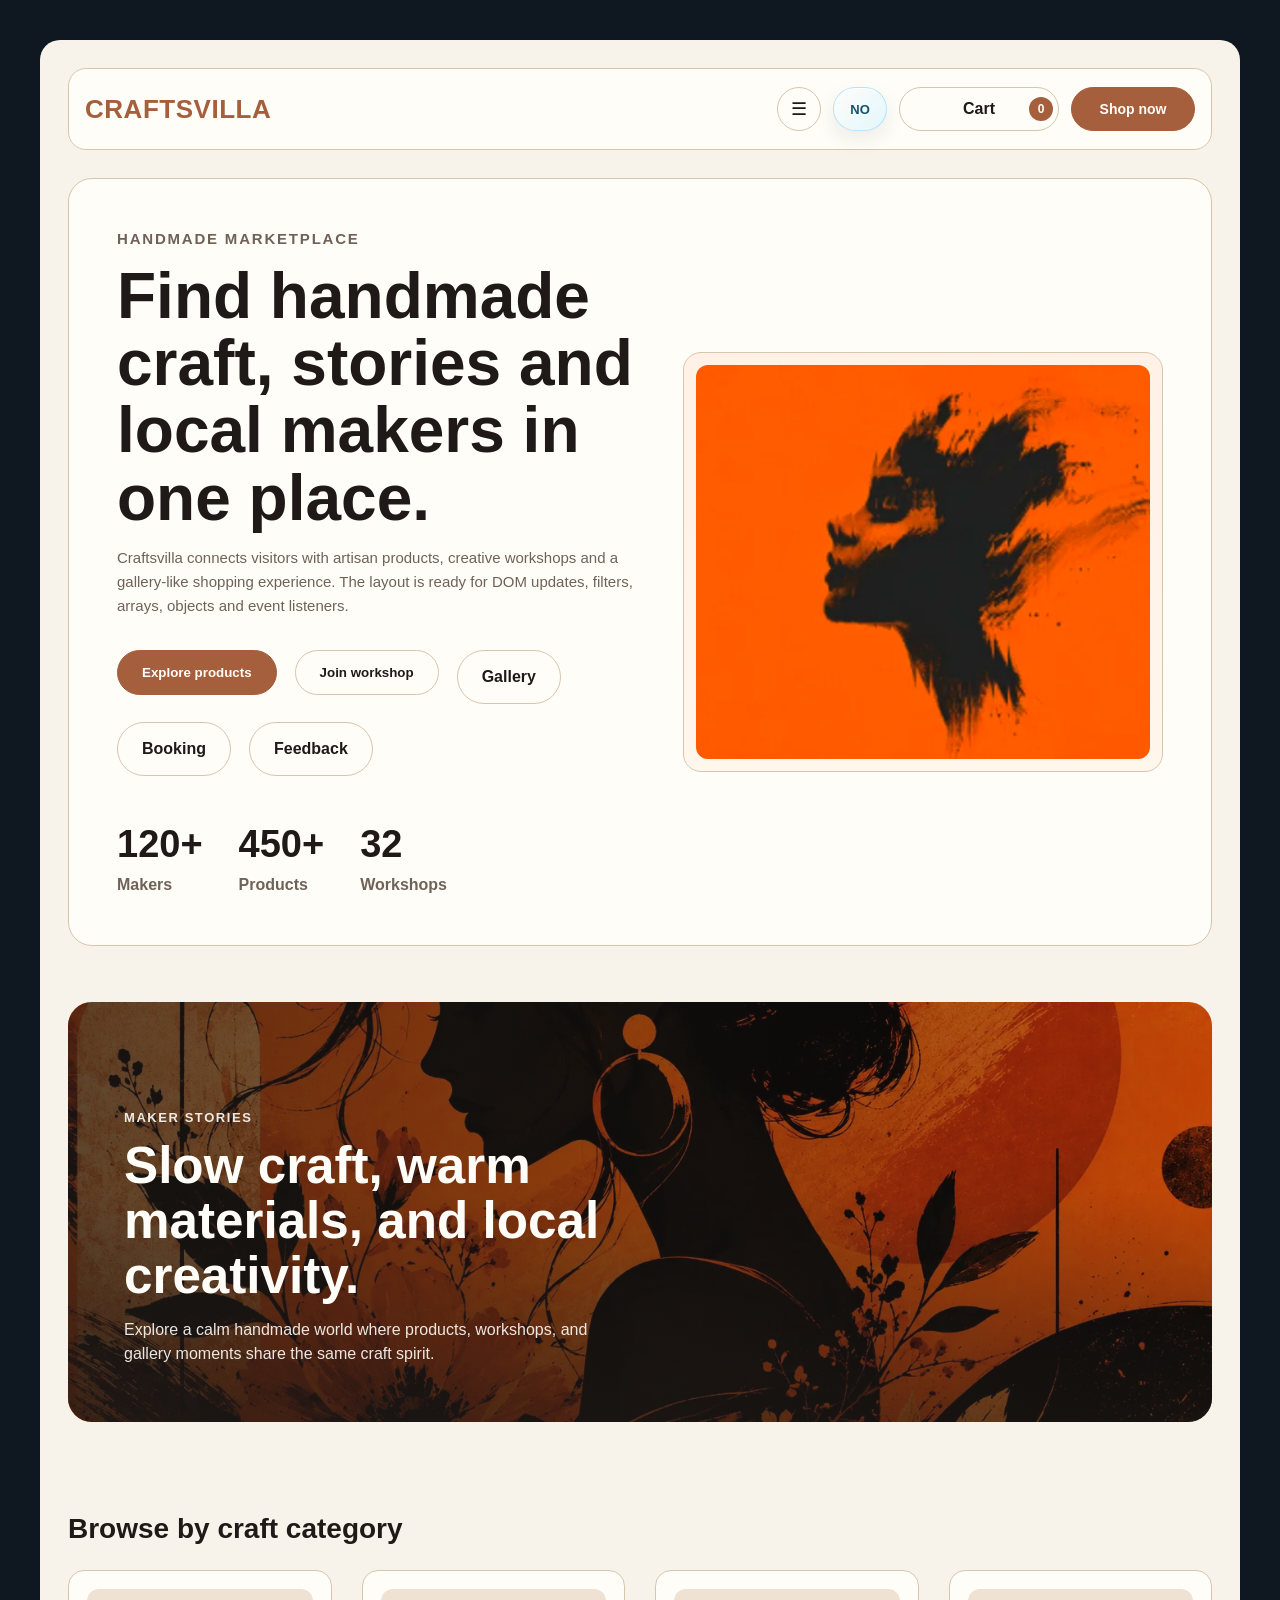
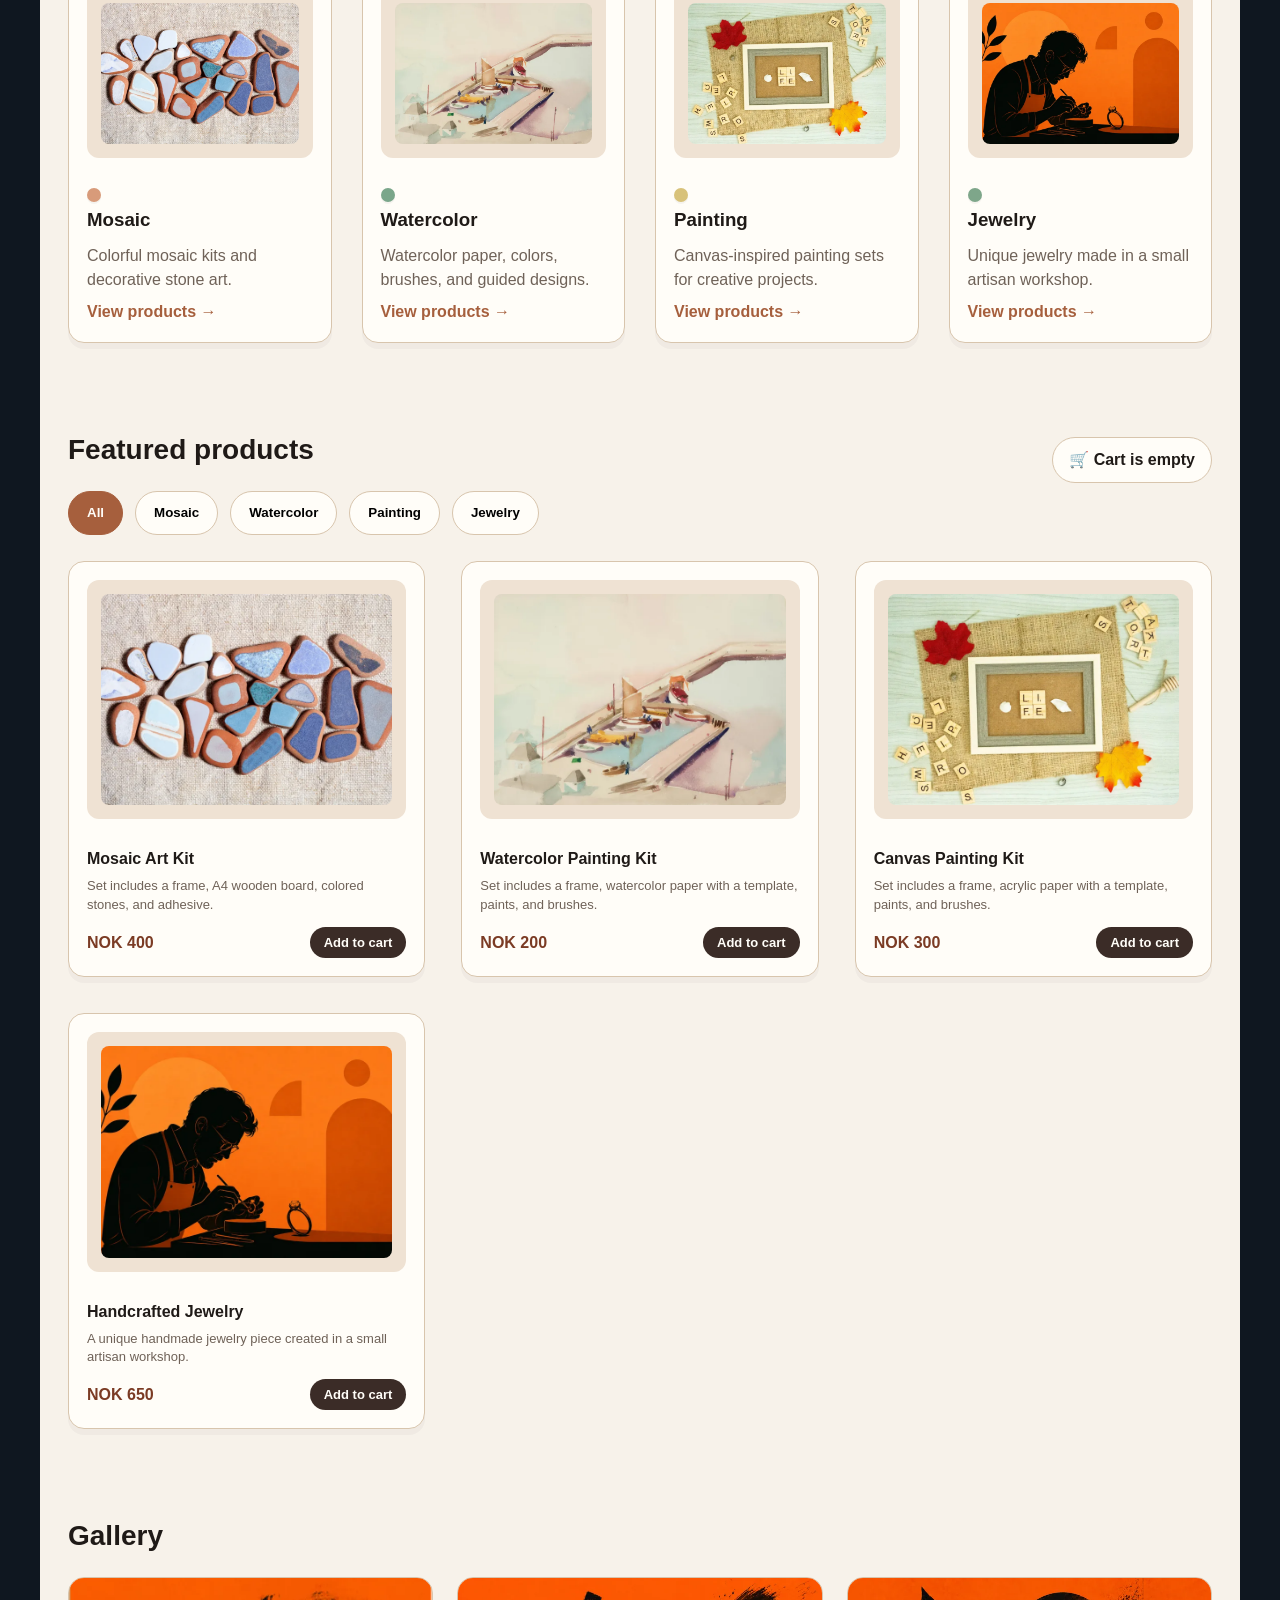
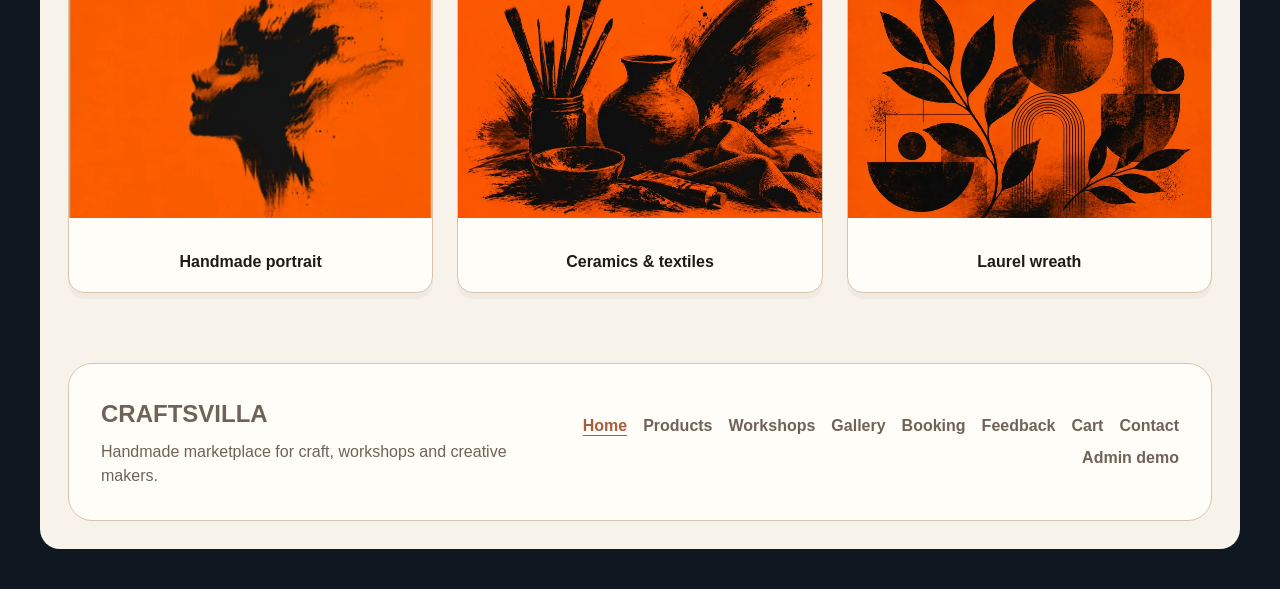
==== index.html @ 2100a55f "Update hero" ====
<!doctype html>
<html lang="en">
  <head>
    <meta charset="UTF-8" />
    <meta name="viewport" content="width=device-width, initial-scale=1.0" />
    <meta
      name="description"
      content="Craftsvilla is a handmade craft marketplace for local makers, workshops, gallery inspiration, and creative products."
    />
    <title data-i18n-title="pageTitleHome">CRAFTSVILLA</title>
    <link rel="stylesheet" href="style.css" />
    <script src="product-data.js" defer></script>
    <script src="nav.js" defer></script>
    <script src="script.js" defer></script>
    <script src="lightbox.js" defer></script>
  </head>
  <body>
    <div class="site">
      <!-- Shared header with navigation and language switcher. -->
      <header class="navbar">
        <a class="logo" href="#home" aria-label="Craftsvilla home"
          >CRAFTSVILLA</a
        >
        <nav id="primaryNav" aria-label="Primary navigation">
          <a href="#home" data-i18n="navHome" aria-current="page">Home</a>
          <a href="#products" data-i18n="navProducts">Products</a>
          <a href="#workshops" data-i18n="navWorkshops">Workshops</a>
          <a href="gallery.html" data-i18n="navGallery">Gallery</a>
          <a href="booking.html" data-i18n="navBooking">Booking</a>
          <a href="feedback.html" data-i18n="navFeedback">Feedback</a>
          <a href="#contact" data-i18n="navContact">Contact</a>
        </nav>
        <button
          class="nav-toggle"
          type="button"
          aria-label="Toggle navigation"
          aria-controls="primaryNav"
          aria-expanded="false"
        >
          ☰
        </button>
        <button
          class="lang-toggle"
          id="langToggle"
          type="button"
          aria-label="Toggle language"
        >
          NO
        </button>
        <a
          class="cart-link"
          href="cart.html"
          data-i18n-aria-label="cartLinkLabel"
        >
          <span data-i18n="navCart">Cart</span>
          <span class="cart-badge" data-cart-count>0</span>
        </a>
        <a class="btn primary header-cta" href="#products" data-i18n="shopNow">
          Shop now
        </a>
      </header>

      <main>
        <!-- Main landing section with call-to-action buttons. -->
        <section id="home" class="hero">
          <div class="hero-text">
            <p class="eyebrow" data-i18n="heroEyebrow">HANDMADE MARKETPLACE</p>
            <h1 data-i18n="heroHeading">
              Find handmade craft, stories and local makers in one place.
            </h1>
            <p data-i18n="heroText">
              Craftsvilla connects visitors with artisan products, creative
              workshops and a gallery like shopping experience.
            </p>
            <div class="hero-buttons">
              <button
                class="btn primary"
                id="exploreBtn"
                type="button"
                data-i18n="exploreProducts"
              >
                Explore products
              </button>
              <button
                class="btn secondary"
                id="workshopBtn"
                type="button"
                data-i18n="joinWorkshop"
              >
                Join workshop
              </button>
              <a
                href="gallery.html"
                class="btn secondary"
                data-i18n="heroGallery"
                >Gallery</a
              >
              <a
                href="booking.html"
                class="btn secondary"
                data-i18n="heroBooking"
                >Booking</a
              >
              <a
                href="feedback.html"
                class="btn secondary"
                data-i18n="heroFeedback"
                >Feedback</a
              >
            </div>

            <div class="stats">
              <div>
                <strong>120+</strong><span data-i18n="statsMakers">Makers</span>
              </div>
              <div>
                <strong>450+</strong
                ><span data-i18n="statsProducts">Products</span>
              </div>
              <div>
                <strong>32</strong
                ><span data-i18n="statsWorkshops">Workshops</span>
              </div>
            </div>
          </div>

          <div class="hero-visual">
            <picture>
              <source
                type="image/webp"
                srcset="
                  images/optimized/nefertiti-640.webp   640w,
                  images/optimized/nefertiti-1200.webp 1200w
                "
                sizes="(max-width: 980px) calc(100vw - 100px), 480px"
              />
              <img
                src="images/Nefertiti 1m.png"
                alt="Abstract handmade craft portrait"
                width="1212"
                height="808"
                decoding="async"
                fetchpriority="high"
              />
            </picture>
          </div>
        </section>

        <section
          id="workshops"
          class="parallax-section reveal"
          data-parallax-range="230"
        >
          <picture class="parallax-picture">
            <source
              type="image/webp"
              srcset="
                images/optimized/margarita-evening-768.webp   768w,
                images/optimized/margarita-evening-1536.webp 1536w
              "
              sizes="(max-width: 768px) 100vw, 1280px"
            />
            <img
              class="parallax-image"
              src="images/Margarita evening.png"
              alt="Maker working in a warm craft studio"
              width="1536"
              height="1024"
              loading="lazy"
              decoding="async"
            />
          </picture>
          <div class="parallax-content">
            <p class="eyebrow" data-i18n="parallaxEyebrow">MAKER STORIES</p>
            <h2 data-i18n="parallaxHeading">
              Slow craft, warm materials, and local creativity.
            </h2>
            <p data-i18n="parallaxText">
              Explore a calm handmade world where products, workshops, and
              gallery moments share the same craft spirit.
            </p>
          </div>
        </section>

        <!-- Category cards are generated from script.js. -->
        <section id="categories" class="section">
          <h2 data-i18n="categoryHeading">Browse by craft category</h2>
          <div class="category-grid" id="categoryGrid"></div>
        </section>

        <!-- Product cards and filter buttons are controlled by script.js. -->
        <section id="products" class="section">
          <div class="section-heading">
            <h2 data-i18n="featuredProducts">Featured products</h2>
            <p id="cartStatus" class="cart-status" aria-live="polite">
              <span aria-hidden="true">🛒</span>
              <span data-i18n="cartEmpty">Cart is empty</span>
            </p>
          </div>
          <div
            class="controls"
            aria-label="Product filters"
            data-i18n-aria-label="filterGroupLabel"
          >
            <button
              class="filter-btn active"
              type="button"
              data-filter="all"
              data-i18n="filterAll"
            >
              All
            </button>
            <button
              class="filter-btn"
              type="button"
              data-filter="mosaic"
              data-i18n="filterMosaic"
            >
              Mosaic
            </button>
            <button
              class="filter-btn"
              type="button"
              data-filter="watercolor"
              data-i18n="filterWatercolor"
            >
              Watercolor
            </button>
            <button
              class="filter-btn"
              type="button"
              data-filter="painting"
              data-i18n="filterPainting"
            >
              Painting
            </button>
            <button
              class="filter-btn"
              type="button"
              data-filter="jewelry"
              data-i18n="filterJewelry"
            >
              Jewelry
            </button>
          </div>
          <div class="product-grid" id="productGrid"></div>
        </section>

        <!-- Small homepage gallery preview. -->
        <section id="gallery" class="section">
          <h2 data-i18n="homeGalleryHeading">Gallery</h2>
          <div class="gallery-grid">
            <div class="gallery-card reveal">
              <picture>
                <source
                  type="image/webp"
                  srcset="images/optimized/nefertiti-640.webp"
                />
                <img
                  src="images/Nefertiti 1m.png"
                  data-full-image="images/optimized/nefertiti-1200.webp"
                  alt="Handmade craft portrait"
                  width="1212"
                  height="808"
                  loading="lazy"
                  decoding="async"
                />
              </picture>
              <p data-i18n="homeGalleryPortrait">Handmade portrait</p>
            </div>
            <div class="gallery-card reveal">
              <picture>
                <source
                  type="image/webp"
                  srcset="images/optimized/ceramics-textiles-720.webp"
                />
                <img
                  src="images/Ceramicks &amp; textiles.png"
                  data-full-image="images/optimized/ceramics-textiles-1400.webp"
                  alt="Ceramics and textiles"
                  width="1536"
                  height="1024"
                  loading="lazy"
                  decoding="async"
                />
              </picture>
              <p data-i18n="homeGalleryCeramics">Ceramics & textiles</p>
            </div>
            <div class="gallery-card reveal">
              <picture>
                <source
                  type="image/webp"
                  srcset="images/optimized/laurel-wreath-720.webp"
                />
                <img
                  src="images/Laurel wreth.png"
                  data-full-image="images/optimized/laurel-wreath-1400.webp"
                  alt="Laurel wreath craft"
                  width="1536"
                  height="1024"
                  loading="lazy"
                  decoding="async"
                />
              </picture>
              <p data-i18n="homeGalleryWreath">Laurel wreath</p>
            </div>
          </div>
        </section>

        <!-- Shared footer/contact area. -->
        <footer id="contact" class="footer">
          <div>
            <p class="footer-logo">CRAFTSVILLA</p>
            <p data-i18n="footerText">
              Handmade marketplace for craft, workshops and creative makers.
            </p>
          </div>
          <nav class="footer-nav" aria-label="Footer navigation">
            <a href="#home" data-i18n="navHome" aria-current="page">Home</a>
            <a href="#products" data-i18n="navProducts">Products</a>
            <a href="#workshops" data-i18n="navWorkshops">Workshops</a>
            <a href="gallery.html" data-i18n="navGallery">Gallery</a>
            <a href="booking.html" data-i18n="navBooking">Booking</a>
            <a href="feedback.html" data-i18n="navFeedback">Feedback</a>
            <a href="cart.html" data-i18n="navCart">Cart</a>
            <a href="#contact" data-i18n="navContact">Contact</a>
            <a
              class="admin-demo-link"
              href="admin-orders.html"
              data-i18n="adminDemo"
              >Admin demo</a
            >
          </nav>
        </footer>
      </main>
    </div>
  </body>
</html>
---- style.css ----
/* Base reset and shared theme colors. */
* {
  /* Removes the browser's default spacing from all elements. */
  margin: 0;
  padding: 0;
}

:root {
  /* CSS variables make it easy to reuse the same colors everywhere. */
  --ink: #1f1a17;
  --clay: #a65f3d;
  --sage: #6e7f62;
  --sand: #d6a85b;
  --paper: #fffdf8;
  --cream: #f7f2ea;
  --soft: #faf4ea;
  --line: #d8c5ad;
  --muted: #6f6258;
  --sky: #5ed8ff;
  --radius-sm: 12px;
  --radius-md: 16px;
  --radius-lg: 24px;
  --shadow-soft: 0 10px 30px rgba(31, 26, 23, 0.08);
  --transition-fast: 0.2s ease;
  --transition-slow: 0.45s ease;
  --container-width: 1280px;
  --section-space: clamp(3.75rem, 7vw, 5.375rem);
  --focus: #16739a;
  --error: #9d2f2f;
  --success: #4f6846;
  --layer-menu: 10;
}

* {
  /* Includes padding and border inside the element's total width/height. */
  box-sizing: border-box;
}

html {
  /* Makes anchor links like #contact scroll smoothly instead of jumping. */
  scroll-behavior: smooth;
}

body {
  margin: 0;
  font-family: Arial, sans-serif;
  background: #0f1720; /* dark page background to match prototype frame */
  color: var(--ink);
  line-height: 1.5;
  -webkit-font-smoothing: antialiased;
  overflow-wrap: break-word;
}

img {
  max-width: 100%;
}

button,
a,
input,
textarea,
select {
  -webkit-tap-highlight-color: transparent;
}

:focus-visible {
  outline: 3px solid var(--focus);
  outline-offset: 4px;
}

/* Main page shell. */
.site {
  /* Keeps the layout centered and prevents it from touching screen edges. */
  width: min(var(--container-width), calc(100% - 80px));
  margin: 40px auto;
  padding: 28px;
  background: var(--cream);
  border-radius: 20px;
}

/* Header navigation and mobile menu. */
.navbar {
  /* Flexbox places the logo, links, language button, and CTA in one row. */
  width: 100%;
  height: 72px;
  padding: 0 20px;
  background: var(--paper);
  border: 1px solid var(--line);
  border-radius: 18px;
  display: grid;
  grid-template-columns: auto minmax(0, 1fr) 54px 160px 124px;
  column-gap: 14px;
  align-items: center;
  justify-content: space-between;
  position: relative;
  z-index: var(--layer-menu);
}

.logo {
  display: inline-flex;
  align-items: center;
  color: var(--clay);
  font-size: 26px;
  font-weight: 900;
  letter-spacing: 0.02em;
  margin: 0;
  text-decoration: none;
}

.navbar nav {
  /* Creates horizontal spacing between navigation links. */
  display: flex;
  justify-self: center;
  gap: 10px;
}

.navbar nav a {
  /* Removes the default underline and makes links look like navigation items. */
  color: var(--ink);
  text-decoration: none;
  font-weight: 600;
  white-space: nowrap;
  transition:
    color var(--transition-fast),
    text-shadow var(--transition-fast),
    transform var(--transition-fast);
}

.navbar nav a:hover,
.navbar nav a:focus-visible,
.navbar nav a[aria-current="page"] {
  color: #d97b3c;
  text-shadow:
    0 0 18px rgba(217, 123, 60, 0.65),
    0 0 32px rgba(255, 165, 50, 0.35);
  transform: translateY(-1px);
}

.nav-toggle {
  /* Hidden on desktop; shown in the mobile media query below. */
  display: none;
  background: transparent;
  border: 1px solid var(--line);
  border-radius: 999px;
  align-items: center;
  justify-content: center;
  width: 44px;
  height: 44px;
  padding: 0;
  box-sizing: border-box;
  cursor: pointer;
  color: var(--ink);
  font-size: 18px;
  line-height: 1;
  text-align: center;
  transition:
    background var(--transition-fast),
    color var(--transition-fast),
    transform var(--transition-fast),
    box-shadow var(--transition-fast);
}

.nav-toggle:hover,
.nav-toggle:focus-visible {
  background: rgba(217, 123, 60, 0.12);
  color: #d97b3c;
  transform: translateY(-1px);
  box-shadow: 0 0 18px rgba(217, 123, 60, 0.45);
}

.lang-toggle {
  /* Compact language switcher with a modern glass-like surface. */
  display: inline-flex;
  align-items: center;
  justify-content: center;
  width: 54px;
  height: 44px;
  padding: 0;
  box-sizing: border-box;
  white-space: nowrap;
  border: 1px solid rgba(80, 190, 255, 0.35);
  border-radius: 999px;
  background:
    linear-gradient(135deg, rgba(255, 253, 248, 0.96), rgba(219, 245, 255, 0.8)),
    var(--paper);
  color: #15526f;
  cursor: pointer;
  font: inherit;
  font-size: 13px;
  font-weight: 900;
  line-height: 1;
  letter-spacing: 0;
  text-align: center;
  box-shadow:
    inset 0 1px 0 rgba(255, 255, 255, 0.9),
    0 8px 20px rgba(31, 26, 23, 0.08);
  transition:
    background 0.2s ease,
    border-color 0.2s ease,
    color 0.2s ease,
    transform 0.2s ease,
    box-shadow 0.2s ease;
}

.lang-toggle:hover,
.lang-toggle:focus-visible {
  /* Blue neon glow appears when the user hovers or tabs to the button. */
  background:
    linear-gradient(135deg, rgba(238, 252, 255, 1), rgba(141, 225, 255, 0.92)),
    var(--paper);
  border-color: #5ed8ff;
  color: #07384f;
  transform: translateY(-2px);
  box-shadow:
    0 0 0 3px rgba(94, 216, 255, 0.2),
    0 0 18px rgba(77, 205, 255, 0.72),
    0 0 36px rgba(37, 172, 255, 0.45),
    0 12px 26px rgba(31, 26, 23, 0.12);
  outline: none;
}

.lang-toggle:active {
  transform: translateY(0);
}

.cart-link {
  display: inline-grid;
  grid-template-columns: 24px minmax(0, 1fr) 24px;
  align-items: center;
  justify-content: center;
  column-gap: 0;
  width: 160px;
  height: 44px;
  padding: 0 5px;
  box-sizing: border-box;
  white-space: nowrap;
  border: 1px solid var(--line);
  border-radius: 999px;
  background: var(--paper);
  color: var(--ink);
  font-weight: 800;
  line-height: 1;
  text-align: center;
  text-decoration: none;
}

.cart-link > span:first-child {
  grid-column: 1 / -1;
  grid-row: 1;
  text-align: center;
}

.cart-link:hover,
.cart-link:focus-visible,
.cart-link[aria-current="page"] {
  border-color: var(--clay);
  color: var(--clay);
}

.cart-badge {
  grid-column: 3;
  grid-row: 1;
  display: grid;
  place-items: center;
  min-width: 24px;
  height: 24px;
  padding: 0 5px;
  border-radius: 999px;
  background: var(--clay);
  color: var(--paper);
  font-size: 0.75rem;
}

.navbar .header-cta {
  width: 124px;
  height: 44px;
  padding: 0 20px;
  box-sizing: border-box;
  white-space: nowrap;
  margin: 0;
  font-size: 14px;
  line-height: 1;
  letter-spacing: 0;
  text-align: center;
}

@media (max-width: 1280px) {
  /* Rules inside this block apply on tablets and smaller screens. */
  .navbar {
    display: grid;
    grid-template-columns: minmax(0, 1fr) 44px 54px 160px 124px;
    align-items: center;
    height: auto;
    padding: 18px 16px;
    gap: 12px;
  }

  .nav-toggle {
    display: inline-flex;
  }

  .navbar nav {
    /* The menu is hidden until nav.js adds the .open class. */
    display: none;
    flex-direction: column;
    width: 100%;
    gap: 14px;
    margin-top: 10px;
    position: absolute;
    top: 100%;
    left: 0;
    right: 0;
    background: var(--paper);
    padding: 18px 16px 24px;
    border: 1px solid var(--line);
    border-radius: 0 0 18px 18px;
    box-shadow: var(--shadow-soft);
  }

  .navbar .logo { grid-column: 1; }
  .navbar .nav-toggle { grid-column: 2; }
  .navbar .lang-toggle { grid-column: 3; }
  .navbar .cart-link { grid-column: 4; }
  .navbar .header-cta {
    grid-column: 5;
    justify-content: center;
  }

  .navbar nav.open {
    /* This class is toggled when the hamburger button is clicked. */
    display: flex;
  }

  .navbar nav a {
    display: inline-flex;
    align-items: center;
    justify-content: flex-start;
    width: 100%;
    min-height: 44px;
    padding: 10px 14px;
    box-sizing: border-box;
    white-space: nowrap;
    line-height: 1.25;
    text-align: left;
    border-radius: 14px;
    background: var(--soft);
  }

}

/* Reusable button styles. */
.btn {
  /* Used by both button elements and link elements styled as buttons. */
  display: inline-flex;
  align-items: center;
  justify-content: center;
  border: 1px solid var(--line);
  border-radius: 999px;
  padding: 14px 24px;
  cursor: pointer;
  font-weight: 700;
  text-decoration: none;
  transition:
    background var(--transition-fast),
    border-color var(--transition-fast),
    color var(--transition-fast),
    transform var(--transition-fast),
    box-shadow var(--transition-fast);
}

.btn:hover,
.filter-btn:hover {
  /* Small lift effect when the user hovers over clickable controls. */
  transform: translateY(-2px);
}

.btn:active,
.filter-btn:active,
.product-action:active {
  transform: translateY(0);
}

.primary {
  background: var(--clay);
  color: var(--paper);
  border-color: var(--clay);
}

.secondary {
  background: var(--paper);
  color: var(--ink);
}

main {
  width: 100%;
  margin: 28px 0 0;
}

/* Home page hero section. */
.hero {
  /* Two-column grid: text on the left, image on the right. */
  min-height: 560px;
  padding: 48px;
  background: var(--paper);
  border: 1px solid var(--line);
  border-radius: 24px;
  display: grid;
  grid-template-columns: 1fr 480px;
  gap: 40px;
  align-items: center;
}

.hero-text {
  max-width: 600px;
}

.eyebrow {
  /* Small uppercase label above a main heading. */
  color: var(--clay);
  font-weight: 800;
  letter-spacing: 0.12em;
  font-size: 13px;
  text-transform: uppercase;
}

.hero h1 {
  font-size: clamp(2.2rem, 5vw, 4rem);
  line-height: 1.05;
  margin: 12px 0 14px;
  color: var(--ink);
}

.hero p {
  color: var(--muted);
  font-size: 15px;
  line-height: 1.6;
}

.hero-buttons {
  /* flex-wrap lets buttons move to a new line when there is not enough space. */
  display: flex;
  flex-wrap: wrap;
  align-items: flex-start;
  gap: 18px;
  margin: 32px 0 10px;
}

/* Shared page hero layout for gallery, booking, and feedback pages. */
.page-hero > div:first-child {
  min-width: 0;
}

.page-hero p {
  margin-bottom: 24px;
}

.page-hero .hero-buttons {
  display: flex;
  flex-wrap: wrap;
  gap: 18px;
  margin-top: 24px;
  position: relative;
  z-index: 1;
}

.page-hero .hero-buttons a {
  display: inline-flex;
}

.page-hero .hero-card {
  min-width: 0;
}

.hero-visual {
  /* Framed image area used on the homepage hero. */
  height: 420px;
  background: linear-gradient(180deg, #fff1e6 0%, #fff6ec 100%);
  border: 1px solid var(--line);
  border-radius: 18px;
  padding: 12px;
  display: flex;
  align-items: center;
  justify-content: center;
  overflow: hidden;
}

.hero-visual img {
  /* object-fit keeps the image filling the frame without stretching. */
  width: 100%;
  height: 100%;
  object-fit: cover;
  object-position: center;
  border-radius: 12px;
  display: block;
  filter: contrast(0.9) saturate(1.2);
  transition: transform var(--transition-slow);
}

.hero-visual picture {
  display: block;
  width: 100%;
  height: 100%;
}

.page-hero .hero-card picture {
  display: block;
  width: 100%;
  height: auto;
}

.hero-visual:hover img {
  transform: scale(1.03);
}

/* Home page statistics row. */
.stats {
  /* Displays the three homepage numbers in a row. */
  display: flex;
  gap: 36px;
  margin-top: 40px;
}

.stats div {
  display: flex;
  flex-direction: column;
}

.stats strong {
  font-size: 38px;
}

.stats span {
  color: var(--muted);
  font-weight: 600;
}

/* Shared content sections and card grids. */
.section {
  /* Adds vertical breathing room between major page sections. */
  margin-top: var(--section-space);
}

.section h2 {
  font-size: 28px;
  margin-bottom: 20px;
  font-weight: 800;
  color: var(--ink);
}

.category-grid {
  /* Four equal columns on desktop; changed in media queries for mobile. */
  display: grid;
  grid-template-columns: repeat(4, 1fr);
  gap: 30px;
}

/* Gallery cards. */
.gallery-grid {
  /* minmax(0, 1fr) helps columns shrink correctly without overflow. */
  display: grid;
  grid-template-columns: repeat(3, minmax(0, 1fr));
  gap: 24px;
}

.gallery-card {
  /* overflow hidden clips images to the rounded card corners. */
  background: var(--paper);
  border: 1px solid var(--line);
  border-radius: var(--radius-md);
  overflow: hidden;
  display: flex;
  flex-direction: column;
  gap: 14px;
  box-shadow: 0 6px 0 rgba(31, 26, 23, 0.03);
  transition:
    transform var(--transition-fast),
    box-shadow var(--transition-fast);
}

.gallery-card:hover,
.category-card:hover,
.product-card:hover,
.feedback-card:hover {
  transform: translateY(-4px);
  box-shadow: var(--shadow-soft);
}

.gallery-card picture {
  display: block;
  overflow: hidden;
}

.gallery-card img {
  /* Fixed image height keeps all gallery cards visually aligned. */
  width: 100%;
  height: 240px;
  object-fit: cover;
  display: block;
  transition: transform var(--transition-slow);
}

.gallery-card:hover img {
  transform: scale(1.04);
}

.gallery-card p {
  margin: 0;
  padding: 18px;
  color: var(--ink);
  font-weight: 700;
  text-align: center;
}

/* Secondary page hero image cards. */
.page-hero {
  /* Reused by gallery, booking, and feedback pages. */
  display: grid;
  grid-template-columns: 1fr 400px;
  gap: 40px;
  align-items: start;
  margin-top: 28px;
}

.page-hero h1 {
  font-size: clamp(2rem, 4vw, 3.4rem);
  line-height: 1.08;
  margin-bottom: 18px;
}

.page-hero p {
  margin-bottom: 26px;
}

.page-hero .hero-card {
  /* Creates the framed image card on secondary pages. */
  background: var(--paper);
  border: 1px solid var(--line);
  border-radius: var(--radius-lg);
  padding: 18px;
  display: flex;
  align-items: center;
  justify-content: center;
}

.page-hero .hero-card img {
  width: 100%;
  height: auto;
  aspect-ratio: 3 / 2;
  border-radius: 18px;
  object-fit: cover;
  transition: transform var(--transition-slow);
}

.page-hero .hero-card:hover img {
  transform: scale(1.03);
}

.feedback-hero-card img {
  object-position: center 42%;
}

/* Lightweight parallax story panel on the home page. */
.parallax-section {
  min-height: 420px;
  margin-top: 56px;
  border-radius: var(--radius-lg);
  overflow: hidden;
  position: relative;
  display: grid;
  align-items: end;
  isolation: isolate;
}

.parallax-section::before {
  content: "";
  position: absolute;
  inset: 0;
  z-index: 1;
  background:
    linear-gradient(90deg, rgba(31, 26, 23, 0.72), rgba(31, 26, 23, 0.25)),
    linear-gradient(0deg, rgba(31, 26, 23, 0.55), transparent 55%);
}

.parallax-image {
  position: static;
  width: 100%;
  height: 100%;
  object-fit: cover;
  transform: translate3d(0, var(--parallax-y, 0), 0);
}

.parallax-picture {
  position: absolute;
  inset: -50% 0;
  width: 100%;
  height: 200%;
}

.parallax-section.is-parallax-active .parallax-image {
  will-change: transform;
}

.parallax-content {
  position: relative;
  z-index: 2;
  max-width: 620px;
  padding: clamp(28px, 5vw, 56px);
  color: var(--paper);
}

.parallax-content h2 {
  font-size: clamp(1.8rem, 4vw, 3.2rem);
  line-height: 1.08;
  margin: 10px 0 14px;
}

.parallax-content p {
  color: rgba(255, 253, 248, 0.9);
}

/* Booking and feedback page layouts. */
.booking-grid,
.feedback-grid {
  /* Main content plus form/testimonial column layout. */
  display: grid;
  grid-template-columns: 1fr 420px;
  gap: 32px;
  align-items: start;
}

.booking-info ul {
  margin: 20px 0;
  padding-left: 20px;
  color: var(--muted);
}

.booking-info li {
  margin-bottom: 10px;
}

.booking-highlights,
.feedback-grid {
  /* Small repeated blocks inside booking/feedback sections. */
  display: grid;
  grid-template-columns: repeat(3, 1fr);
  gap: 16px;
}

.booking-highlights div,
.feedback-card {
  background: var(--paper);
  border: 1px solid var(--line);
  border-radius: var(--radius-md);
  padding: 22px;
}

.booking-highlights strong {
  display: block;
  font-size: 32px;
  margin-bottom: 8px;
}

/* Form controls and validation messages. */
.booking-form,
.feedback-form {
  /* Forms use CSS grid so every field stacks with the same gap. */
  background: var(--paper);
  border: 1px solid var(--line);
  border-radius: var(--radius-lg);
  padding: 28px;
  display: grid;
  gap: 18px;
}

.booking-form h3,
.feedback-form h2 {
  margin: 0;
  font-size: 24px;
}

label {
  /* Makes label text sit above its input. */
  display: grid;
  gap: 10px;
  color: var(--ink);
  font-weight: 600;
}

input,
textarea,
select {
  /* Inherit the page font so native form controls match the design. */
  width: 100%;
  padding: 14px 16px;
  border: 1px solid var(--line);
  border-radius: 14px;
  background: var(--soft);
  color: var(--ink);
  font: inherit;
}

input[aria-invalid="true"],
textarea[aria-invalid="true"],
select[aria-invalid="true"] {
  border-color: #b44343;
  background: #fff5f3;
  box-shadow: 0 0 0 3px rgba(180, 67, 67, 0.12);
}

.booking-message {
  /* Used for both booking and feedback success/error messages. */
  margin: 0;
  min-height: 1.5em;
  font-size: 14px;
  color: var(--sage);
  font-weight: 700;
}

.booking-message.error {
  color: var(--error);
}

.booking-message.success {
  color: var(--success);
}

.field-error {
  display: block;
  color: var(--error);
  font-size: 0.875rem;
  font-weight: 700;
}

input:focus,
textarea:focus,
select:focus {
  border-color: var(--focus);
  outline: 2px solid color-mix(in srgb, var(--focus) 25%, transparent);
  outline-offset: 1px;
}

.feedback-card p {
  color: var(--muted);
  margin-bottom: 18px;
}

.feedback-card strong {
  color: var(--ink);
}

/* Tablet layout adjustments. */
@media (max-width: 980px) {
  /* The layout becomes narrower and most grids collapse to fewer columns. */
  .site {
    width: min(100%, calc(100% - 32px));
    margin: 20px auto;
    padding: 18px;
  }

  .navbar nav a {
    font-size: 14px;
  }

  .btn {
    padding: 12px 18px;
  }

  .hero,
  .page-hero {
    /* Hero sections switch from two columns to one column. */
    grid-template-columns: 1fr;
    gap: 32px;
    padding: 28px 20px;
  }

  .hero {
    min-height: auto;
  }

  .hero-visual,
  .page-hero .hero-card {
    height: auto;
  }

  .hero-visual img,
  .page-hero .hero-card img {
    max-height: 320px;
  }

  .hero h1,
  .page-hero h1 {
    font-size: 32px;
  }

  .hero p,
  .page-hero p {
    font-size: 15px;
    line-height: 1.75;
  }

  .hero-buttons,
  .page-hero .hero-buttons {
    justify-content: flex-start;
    gap: 14px;
    margin-top: 24px;
  }

  .stats {
    flex-wrap: wrap;
    gap: 18px;
  }

  .stats strong {
    font-size: 30px;
  }

  .section {
    margin-top: 60px;
  }

  .category-grid {
    /* Category cards become two columns on tablet screens. */
    grid-template-columns: repeat(2, minmax(0, 1fr));
  }

  .gallery-grid,
  .product-grid {
    /* Gallery and product cards stack in one column for easier reading. */
    grid-template-columns: 1fr;
  }

  .booking-grid,
  .feedback-grid {
    grid-template-columns: 1fr;
    gap: 24px;
  }

  .booking-highlights,
  .feedback-grid {
    grid-template-columns: 1fr;
  }

  .booking-form,
  .feedback-form {
    padding: 22px;
  }

  .gallery-card img {
    height: 200px;
  }

  .parallax-section {
    min-height: 340px;
  }
}

/* Small mobile layout adjustments. */
@media (max-width: 620px) {
  /* Extra-tight spacing for phones. */
  .site {
    padding: 14px;
    margin: 14px auto;
  }

  .navbar {
    padding: 14px 12px;
    grid-template-columns: repeat(6, minmax(0, 1fr));
    gap: 12px;
  }

  .navbar .logo { grid-column: 1 / 5; grid-row: 1; }
  .navbar .nav-toggle { grid-column: 5; grid-row: 1; justify-self: end; }
  .navbar .lang-toggle { grid-column: 6; grid-row: 1; justify-self: end; }

  .navbar nav {
    gap: 10px;
  }

  .navbar .header-cta {
    grid-column: 4 / 7;
    grid-row: 2;
    width: 100%;
    height: 44px;
    padding: 0 12px;
  }

  .navbar .cart-link {
    grid-column: 1 / 4;
    grid-row: 2;
    width: 100%;
    height: 44px;
  }

  .hero,
  .page-hero {
    padding: 20px 14px;
    gap: 24px;
  }

  .hero h1,
  .page-hero h1 {
    font-size: 28px;
  }

  .hero-buttons,
  .page-hero .hero-buttons {
    /* Full-width stacked buttons are easier to tap on mobile. */
    width: 100%;
    gap: 10px;
    flex-direction: column;
  }

  .hero-buttons .btn,
  .page-hero .hero-buttons .btn {
    width: 100%;
    justify-content: center;
  }

  .hero-visual img,
  .page-hero .hero-card img {
    max-height: 240px;
  }

  .stats {
    flex-direction: column;
  }

  .booking-form,
  .feedback-form {
    padding: 18px;
  }

  .section-heading {
    align-items: flex-start;
    flex-direction: column;
  }

  .cart-status {
    width: 100%;
  }
}

/* Product and category cards generated by script.js. */
.category-card,
.product-card {
  /* Shared card styling for dynamically rendered content. */
  background: var(--paper);
  border: 1px solid var(--line);
  border-radius: var(--radius-md);
  padding: 18px;
  overflow: hidden;
  display: flex;
  flex-direction: column;
  box-shadow: 0 6px 0 rgba(31, 26, 23, 0.03);
  transition:
    transform var(--transition-fast),
    box-shadow var(--transition-fast);
}

.media-frame {
  /* aspect-ratio keeps image boxes the same shape before images load. */
  width: 100%;
  aspect-ratio: 4 / 3;
  border-radius: 12px;
  overflow: hidden;
  margin-bottom: 18px;
  background: #efe2d3; /* inner beige panel like prototype */
  padding: 14px; /* create inset look */
  box-sizing: border-box;
}

.media-frame img {
  width: 100%;
  height: 100%;
  object-fit: cover;
  display: block;
  border-radius: 8px; /* smaller radius inside beige panel */
}

.card-body {
  display: block;
  padding: 6px 0 0;
}

.cat-dot {
  /* Small colored marker shown beside each category name. */
  display: inline-block;
  width: 14px;
  height: 14px;
  border-radius: 50%;
  margin-right: 10px;
  vertical-align: middle;
  box-shadow: 0 2px 0 rgba(0, 0, 0, 0.04);
}

.product-card h3 {
  /* Product titles are intentionally compact inside product cards. */
  margin: 8px 0 6px;
  font-size: 16px;
  font-weight: 800;
}

.media-frame picture {
  display: block;
  width: 100%;
  height: 100%;
}

.product-card p {
  color: var(--muted);
  margin: 0 0 12px;
  font-size: 13px;
}

.category-card h3 {
  margin: 0 0 10px;
}

.category-link {
  display: block;
  height: 100%;
  color: inherit;
  text-decoration: none;
  border-radius: calc(var(--radius-md) - 4px);
}

.category-link:focus-visible {
  outline-offset: 6px;
}

.category-cue {
  display: inline-block;
  margin-top: 8px;
  color: var(--clay);
  font-weight: 800;
  transition: transform var(--transition-fast);
}

.category-link:hover .category-cue,
.category-link:focus-visible .category-cue {
  transform: translateX(4px);
}

.category-card p,
.product-card p {
  color: var(--muted);
}

/* Product filters and product grid. */
.controls {
  /* Holds the All/Ceramics/Textiles/Woodwork filter buttons. */
  display: flex;
  gap: 12px;
  margin-bottom: 26px;
  position: relative;
  z-index: 2;
}

.filter-btn {
  border: 1px solid var(--line);
  border-radius: 999px;
  background: var(--paper);
  padding: 10px 18px;
  cursor: pointer;
  font-weight: 700;
  min-height: 44px;
}

.filter-btn.active {
  /* Shows which filter is currently selected by JavaScript. */
  background: var(--clay);
  color: var(--paper);
  border-color: var(--clay);
}

.product-grid {
  /* Product cards use three columns on desktop. */
  display: grid;
  grid-template-columns: repeat(3, 1fr);
  gap: 36px;
  position: relative;
  z-index: 1;
}

.section-heading {
  display: flex;
  align-items: center;
  justify-content: space-between;
  gap: 20px;
}

.cart-status {
  flex: 0 0 auto;
  padding: 10px 16px;
  border: 1px solid var(--line);
  border-radius: 999px;
  background: var(--paper);
  color: var(--ink);
  font-weight: 700;
  transition: transform var(--transition-fast), background var(--transition-fast);
}

.cart-status.is-updated {
  background: #f2dfcf;
  transform: scale(1.03);
}

.product-image {
  margin-bottom: 20px;
}

.card-bottom {
  /* Places price on the left and View button on the right. */
  display: flex;
  justify-content: space-between;
  align-items: center;
}

.product-action {
  padding: 8px 14px;
  border-radius: 999px;
  border: none;
  background: #3b2c27;
  color: var(--paper);
  cursor: pointer;
  font-weight: 700;
  font-size: 13px;
  transition:
    background var(--transition-fast),
    transform var(--transition-fast),
    box-shadow var(--transition-fast);
}

.product-action:hover,
.product-action:focus-visible {
  background: #5a3a31;
  box-shadow: 0 8px 18px rgba(59, 44, 39, 0.18);
  transform: translateY(-2px);
}

.product-desc {
  color: var(--muted);
  font-size: 13px;
  margin: 0 0 12px;
  line-height: 1.45;
}

.price {
  color: #7b3b24;
  font-size: 16px;
  font-weight: 800;
}

/* Shared footer. */
.footer {
  /* Footer content is spaced across the row on desktop. */
  margin-top: 70px;
  padding: 32px;
  background: var(--paper);
  border: 1px solid var(--line);
  border-radius: 24px;
  display: flex;
  justify-content: space-between;
  align-items: center;
}

.footer h2 {
  color: var(--clay);
  margin: 0;
}

.footer-logo {
  color: var(--clay);
  font-size: 24px;
  font-weight: 900;
  margin: 0 0 8px;
}

.footer p {
  color: var(--muted);
}

.footer-nav {
  display: flex;
  flex-wrap: wrap;
  justify-content: flex-end;
  gap: 8px 16px;
  max-width: 620px;
}

.footer-nav a {
  color: var(--muted);
  font-weight: 700;
  text-decoration: none;
  text-underline-offset: 4px;
}

.footer-nav a:hover,
.footer-nav a:focus-visible,
.footer-nav a[aria-current="page"] {
  color: var(--clay);
  text-decoration: underline;
}

.gallery-trigger { cursor: zoom-in; }
.gallery-trigger:focus-visible { outline-offset: -5px; }

.lightbox {
  width: min(960px, calc(100% - 32px));
  max-width: none;
  max-height: calc(100dvh - 32px);
  padding: 0;
  border: 0;
  border-radius: var(--radius-lg);
  background: transparent;
  color: var(--paper);
  overflow: visible;
}

.lightbox::backdrop { background: rgba(15, 23, 32, 0.88); }

.lightbox-content {
  position: relative;
  display: grid;
  place-items: center;
  gap: 12px;
  padding: 20px;
  border-radius: var(--radius-lg);
  background: #211814;
}

.lightbox-image {
  display: block;
  width: auto;
  max-width: 100%;
  max-height: calc(100dvh - 130px);
  border-radius: var(--radius-md);
  object-fit: contain;
}

.lightbox-caption { margin: 0; text-align: center; }

.lightbox-close,
.lightbox-nav {
  position: absolute;
  display: grid;
  place-items: center;
  width: 44px;
  height: 44px;
  border: 1px solid rgba(255, 255, 255, 0.5);
  border-radius: 50%;
  background: rgba(33, 24, 20, 0.85);
  color: var(--paper);
  cursor: pointer;
  font-size: 1.8rem;
}

.lightbox-close { top: 12px; right: 12px; }
.lightbox-nav { top: 50%; transform: translateY(-50%); }
.lightbox-previous { left: 12px; }
.lightbox-next { right: 12px; }

.lightbox-close:hover,
.lightbox-nav:hover,
.lightbox-close:focus-visible,
.lightbox-nav:focus-visible { background: var(--clay); }

body.lightbox-open { overflow: hidden; }

/* Cart, checkout, and local order demonstration pages. */
.page-intro {
  max-width: 760px;
  margin-top: 48px;
}

.page-intro h1 {
  margin: 10px 0 16px;
  font-size: clamp(2rem, 5vw, 3.5rem);
  line-height: 1.08;
}

.cart-layout,
.checkout-layout {
  display: grid;
  grid-template-columns: minmax(0, 1fr) 360px;
  gap: 28px;
  margin-top: 40px;
  align-items: start;
}

.cart-items,
.checkout-fields {
  display: grid;
  gap: 18px;
}

.cart-item {
  display: grid;
  grid-template-columns: 150px minmax(0, 1fr);
  gap: 20px;
  padding: 18px;
  border: 1px solid var(--line);
  border-radius: var(--radius-md);
  background: var(--paper);
}

.cart-item picture,
.cart-item img {
  display: block;
  width: 100%;
  height: 120px;
}

.cart-item img {
  border-radius: var(--radius-sm);
  object-fit: cover;
}

.cart-item-content { display: grid; gap: 10px; }
.cart-item-content h2 { margin: 0; font-size: 1.2rem; }

.quantity-controls {
  display: inline-flex;
  align-items: center;
  gap: 8px;
}

.quantity-controls button {
  width: 44px;
  height: 44px;
  border: 1px solid var(--line);
  border-radius: 50%;
  background: var(--soft);
  color: var(--ink);
  cursor: pointer;
  font-size: 1.25rem;
}

.quantity-value { min-width: 32px; text-align: center; font-weight: 800; }
.item-subtotal { color: var(--clay); }

.remove-item {
  justify-self: start;
  min-height: 44px;
  padding: 8px 0;
  border: 0;
  background: transparent;
  color: var(--error);
  cursor: pointer;
  font: inherit;
  font-weight: 700;
  text-decoration: underline;
  text-underline-offset: 3px;
}

.order-summary-card,
.checkout-fields fieldset,
.order-confirmation,
.admin-panel {
  padding: 24px;
  border: 1px solid var(--line);
  border-radius: var(--radius-lg);
  background: var(--paper);
}

.order-summary-card { position: sticky; top: 20px; display: grid; gap: 18px; }
.order-summary-card h2 { margin: 0; }
.summary-row { display: flex; justify-content: space-between; gap: 16px; }
.summary-note { color: var(--muted); }
.total-row { padding-top: 16px; border-top: 1px solid var(--line); font-size: 1.2rem; }
.empty-cart { margin-top: 40px; padding: 40px; border: 1px dashed var(--line); border-radius: var(--radius-lg); background: var(--paper); text-align: center; }
.empty-cart p { margin: 10px 0 22px; }

.checkout-fields fieldset { margin: 0; }
.checkout-fields legend { padding: 0 8px; color: var(--ink); font-size: 1.2rem; font-weight: 800; }
.form-grid { display: grid; grid-template-columns: repeat(2, minmax(0, 1fr)); gap: 18px; }
.full-field { grid-column: 1 / -1; }
.choice-list { display: grid; gap: 12px; }
.choice-list label,
.terms-check { display: flex; grid-template-columns: none; align-items: flex-start; gap: 12px; font-weight: 600; }
.choice-list input,
.terms-check input { width: 20px; height: 20px; margin-top: 2px; flex: 0 0 auto; }
.form-notice { padding: 14px; border-radius: var(--radius-sm); background: var(--soft); color: var(--muted); }
.form-notice.error { background: #fff5f3; color: var(--error); }
.checkout-items { display: grid; gap: 12px; }
.checkout-item { display: flex; justify-content: space-between; gap: 12px; }
.order-confirmation { max-width: 720px; margin: 48px auto 0; text-align: center; }
.order-confirmation p { margin: 14px 0 24px; }

.admin-site { min-height: calc(100vh - 80px); }
.admin-header { display: flex; align-items: center; justify-content: space-between; gap: 20px; padding: 18px 20px; border: 1px solid var(--line); border-radius: 18px; background: var(--paper); }
.admin-warning { padding: 16px; border-left: 4px solid var(--error); background: #fff5f3; }
.admin-stats { display: grid; grid-template-columns: repeat(6, minmax(0, 1fr)); gap: 14px; margin-top: 32px; }
.admin-stats article { padding: 18px; border: 1px solid var(--line); border-radius: var(--radius-md); background: var(--paper); }
.admin-stats h2 { margin: 0 0 8px; color: var(--muted); font-size: 0.85rem; }
.admin-stats strong { font-size: 1.4rem; }
.admin-panel { margin-top: 24px; }
.admin-toolbar { display: grid; grid-template-columns: minmax(220px, 1fr) repeat(2, 200px); gap: 16px; }
.admin-actions,
.admin-order-actions { display: flex; flex-wrap: wrap; gap: 12px; margin-top: 18px; }
.danger-button { border-color: var(--error); background: #fff5f3; color: var(--error); }
.order-list { display: grid; gap: 14px; margin-top: 20px; }
.admin-order-card { display: grid; grid-template-columns: minmax(160px, 0.8fr) minmax(220px, 1.4fr) minmax(200px, 1fr) 150px auto; gap: 16px; align-items: center; padding: 18px; border: 1px solid var(--line); border-radius: var(--radius-md); }
.admin-order-card h2,
.admin-order-card p,
.admin-order-card .admin-order-actions { margin: 0; }
.order-dialog { width: min(700px, calc(100% - 32px)); max-width: none; border: 0; border-radius: var(--radius-lg); padding: 0; }
.order-dialog::backdrop { background: rgba(15, 23, 32, 0.78); }
.order-dialog-content { position: relative; padding: 30px; }
.order-dialog .lightbox-close { color: var(--paper); }

@media (max-width: 1024px) {
  .cart-layout,
  .checkout-layout { grid-template-columns: 1fr; }
  .order-summary-card { position: static; }
  .admin-stats { grid-template-columns: repeat(3, minmax(0, 1fr)); }
  .admin-toolbar { grid-template-columns: 1fr; }
  .admin-order-card { grid-template-columns: 1fr 1fr; }
}

@media (max-width: 620px) {
  .cart-item { grid-template-columns: 1fr; }
  .cart-item picture,
  .cart-item img { height: 200px; }
  .form-grid,
  .admin-stats,
  .admin-order-card { grid-template-columns: 1fr; }
  .full-field { grid-column: auto; }
  .order-summary-card,
  .checkout-fields fieldset,
  .admin-panel { padding: 18px; }
  .admin-header { align-items: flex-start; flex-direction: column; }
}

.reveal {
  opacity: 1;
}

.js .reveal {
  opacity: 0;
  transform: translateY(18px);
  transition:
    opacity 0.6s ease,
    transform 0.6s ease;
}

.js .reveal.is-visible {
  opacity: 1;
  transform: translateY(0);
}

/* Extra compact layout fallback. */
@media (max-width: 900px) {
  /* Additional fallback rules for medium-small screens. */
  .hero,
  .footer {
    flex-direction: column;
  }

  .navbar nav {
    display: none;
  }

  .hero {
    grid-template-columns: 1fr;
    padding: 28px;
  }

  .hero-visual {
    height: 320px;
  }

  .category-grid,
  .product-grid {
    grid-template-columns: 1fr;
  }

  .footer-nav {
    justify-content: flex-start;
  }
}

@media (max-width: 480px) {
  .site {
    width: calc(100% - 16px);
    margin: 8px auto;
    padding: 10px;
  }

  .logo {
    font-size: 1.2rem;
  }

  .lang-toggle {
    width: 48px;
  }

  .controls {
    overflow-x: auto;
    padding: 4px 2px 10px;
    scrollbar-width: thin;
  }

  .filter-btn {
    flex: 0 0 auto;
    min-height: 44px;
  }

  .footer {
    align-items: flex-start;
    padding: 22px;
  }
}

@media (max-width: 620px) {
  .parallax-picture {
    inset: 0;
    height: 100%;
  }

  .parallax-image {
    transform: none;
  }
}

@media (prefers-reduced-motion: reduce) {
  *,
  *::before,
  *::after {
    scroll-behavior: auto !important;
    transition-duration: 0.01ms !important;
    animation-duration: 0.01ms !important;
    animation-iteration-count: 1 !important;
  }

  .js .reveal,
  .parallax-image {
    opacity: 1;
    transform: none !important;
  }

  .parallax-image {
    will-change: auto;
  }
}
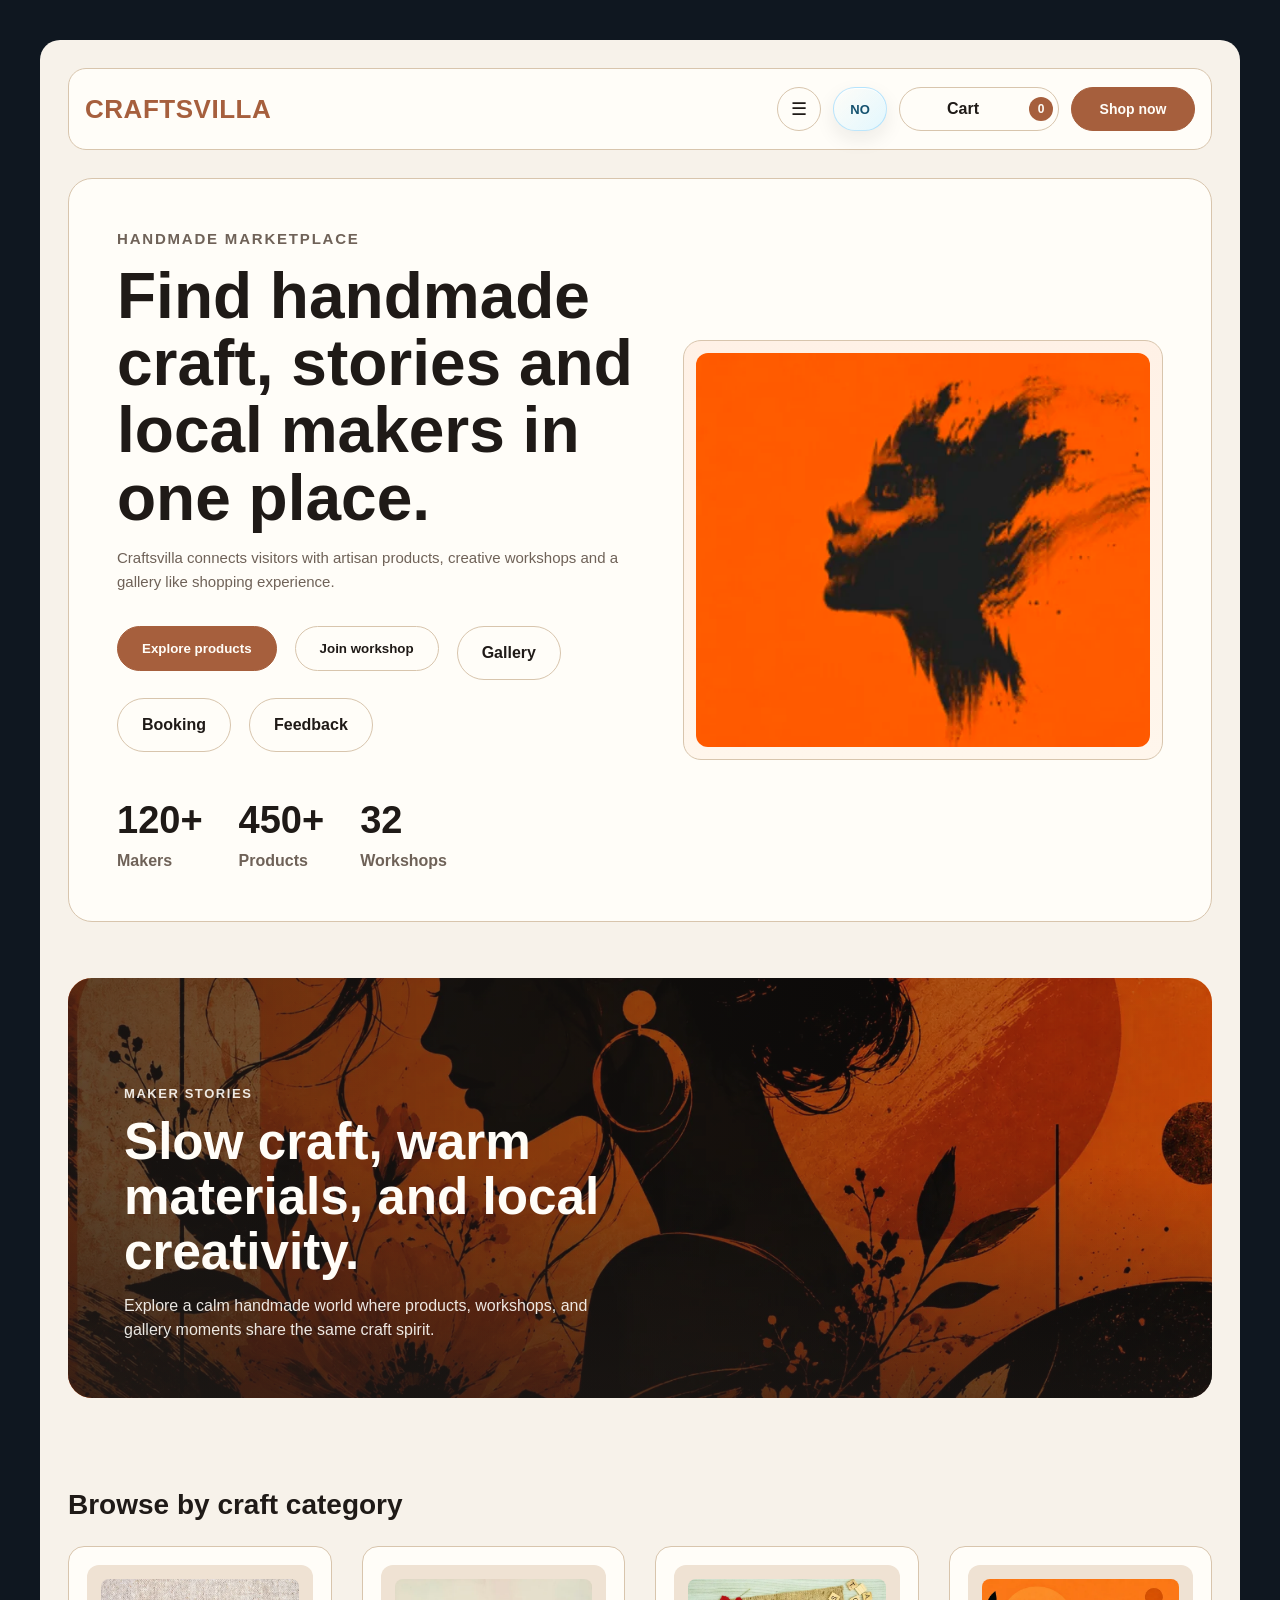
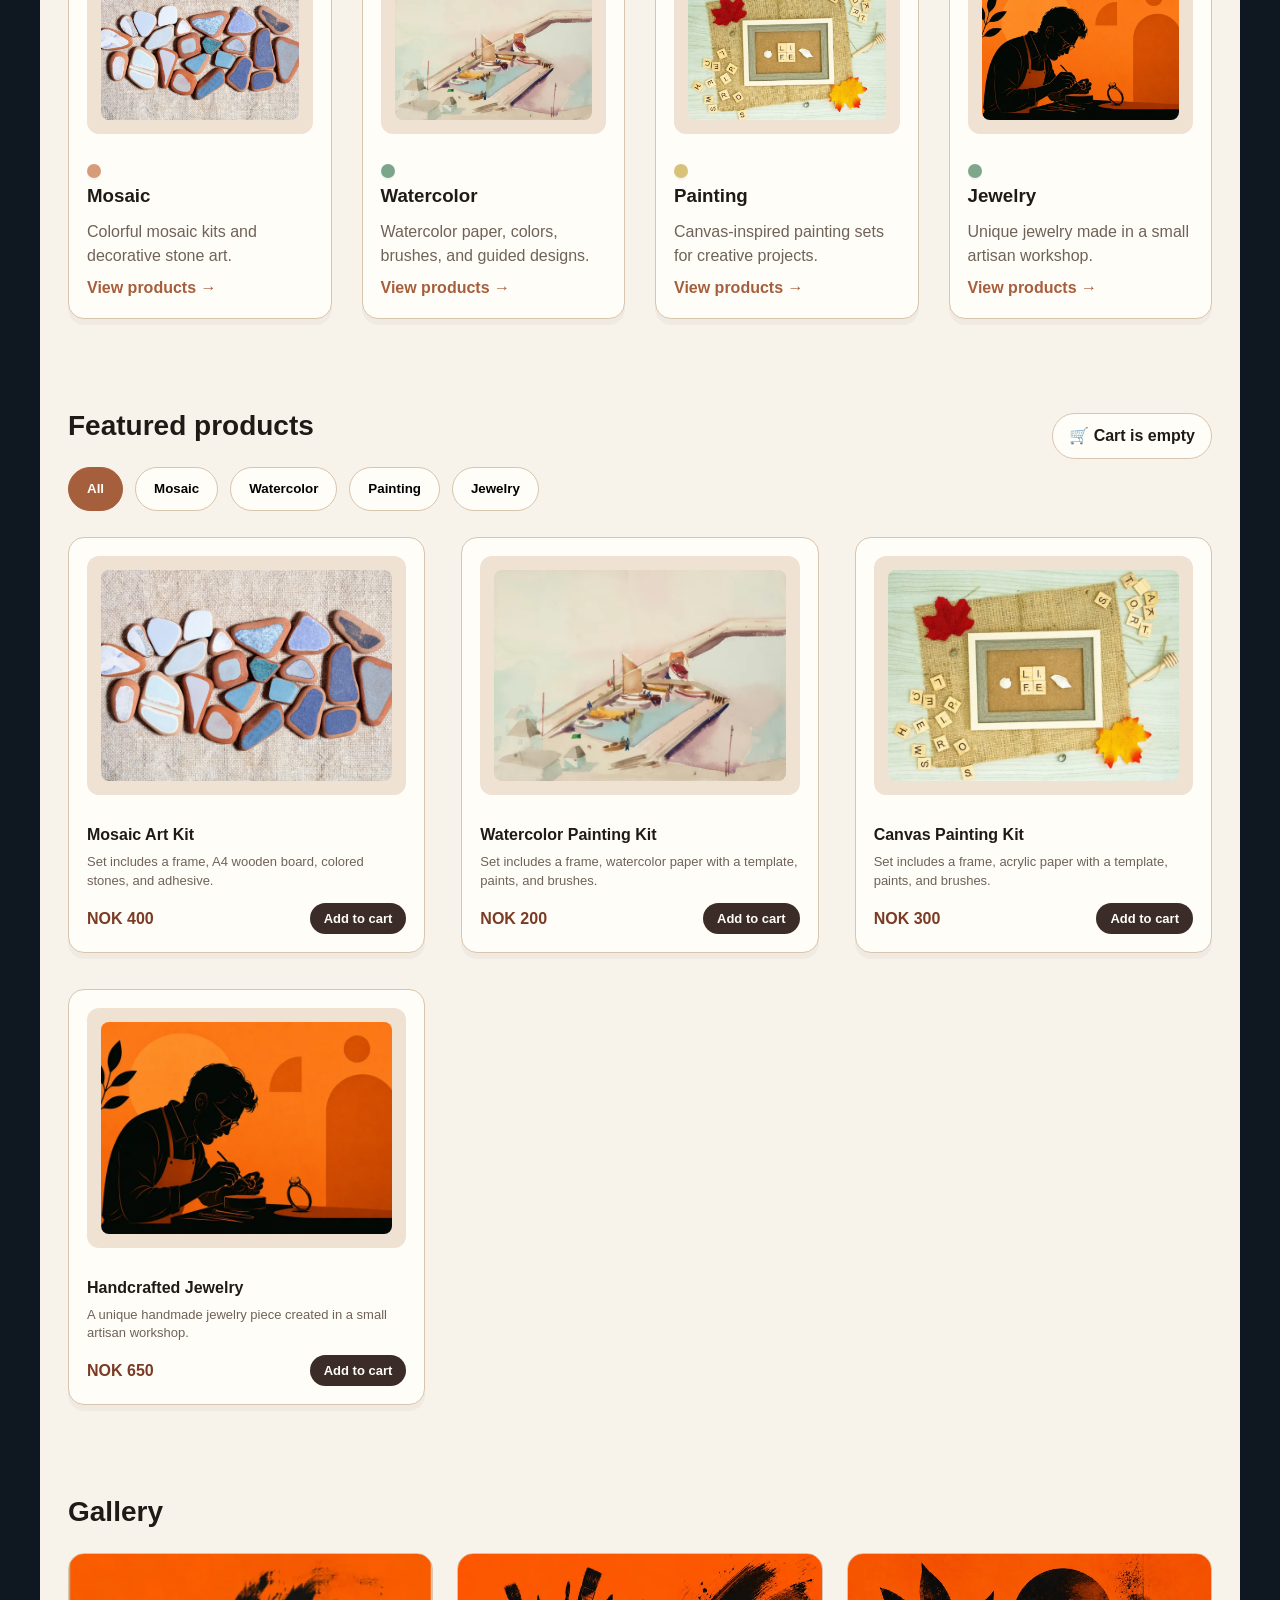
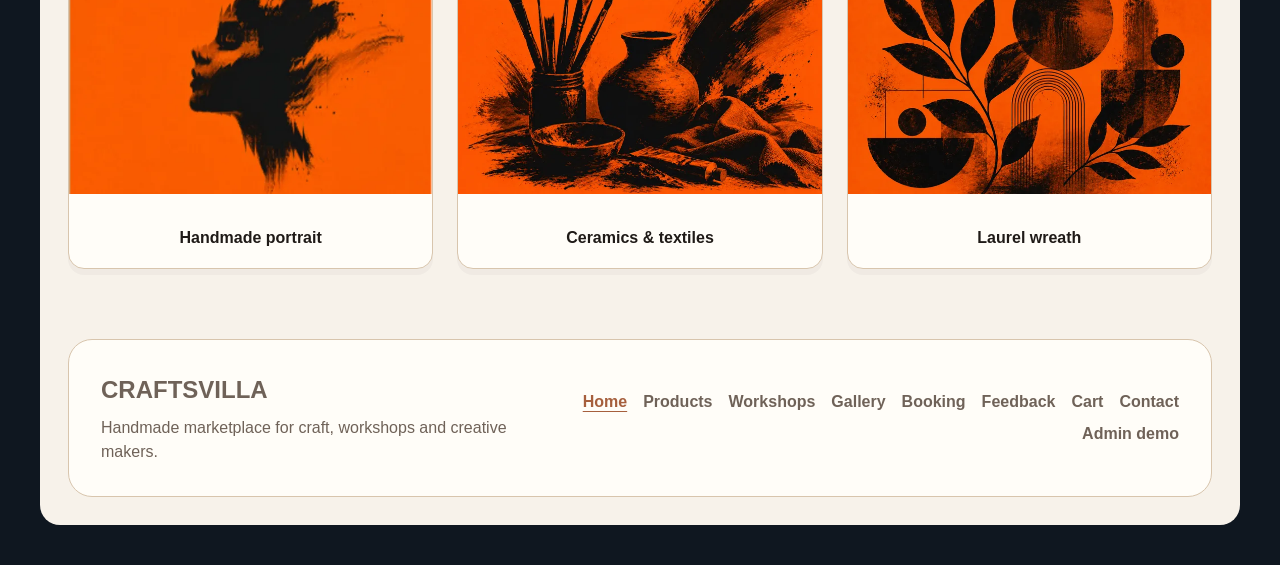
==== commit 0c31d3f2: "fix cart label alignment and remove hero placeholder" ====
--- a/index.html
+++ b/index.html
@@ -7,6 +7,21 @@
       name="description"
       content="Craftsvilla is a handmade craft marketplace for local makers, workshops, gallery inspiration, and creative products."
     />
+    <meta name="robots" content="index, follow" />
+    <link rel="canonical" href="https://svici042.github.io/Craftsvilla/" />
+    <link rel="preload" as="image" href="images/optimized/nefertiti-640.webp" imagesrcset="images/optimized/nefertiti-640.webp 640w, images/optimized/nefertiti-1200.webp 1200w" imagesizes="(max-width: 980px) calc(100vw - 100px), 480px" fetchpriority="high" />
+    <meta property="og:type" content="website" />
+    <meta property="og:site_name" content="CRAFTSVILLA" />
+    <meta property="og:title" content="CRAFTSVILLA" />
+    <meta property="og:description" content="Discover handmade craft, local makers, creative workshops, and gallery inspiration." />
+    <meta property="og:url" content="https://svici042.github.io/Craftsvilla/" />
+    <meta property="og:image" content="https://svici042.github.io/Craftsvilla/images/optimized/hero-girl-1536.webp" />
+    <meta property="og:image:alt" content="A maker presenting handmade craft at Craftsvilla" />
+    <meta name="twitter:card" content="summary_large_image" />
+    <meta name="twitter:title" content="CRAFTSVILLA" />
+    <meta name="twitter:description" content="Discover handmade craft, local makers, creative workshops, and gallery inspiration." />
+    <meta name="twitter:image" content="https://svici042.github.io/Craftsvilla/images/optimized/hero-girl-1536.webp" />
+    <meta name="twitter:image:alt" content="A maker presenting handmade craft at Craftsvilla" />
     <title data-i18n-title="pageTitleHome">CRAFTSVILLA</title>
     <link rel="stylesheet" href="style.css" />
     <script src="product-data.js" defer></script>
@@ -52,7 +67,7 @@
           href="cart.html"
           data-i18n-aria-label="cartLinkLabel"
         >
-          <span data-i18n="navCart">Cart</span>
+          <span class="cart-label" data-i18n="navCart">Cart</span>
           <span class="cart-badge" data-cart-count>0</span>
         </a>
         <a class="btn primary header-cta" href="#products" data-i18n="shopNow">
@@ -68,7 +83,7 @@
             <h1 data-i18n="heroHeading">
               Find handmade craft, stories and local makers in one place.
             </h1>
-            <p data-i18n="heroText">
+            <p>
               Craftsvilla connects visitors with artisan products, creative
               workshops and a gallery like shopping experience.
             </p>
--- a/style.css
+++ b/style.css
@@ -1,12 +1,8 @@
-/* Base reset and shared theme colors. */
-* {
-  /* Removes the browser's default spacing from all elements. */
-  margin: 0;
-  padding: 0;
-}
-
+/* =========================
+   Design tokens
+   ========================= */
 :root {
-  /* CSS variables make it easy to reuse the same colors everywhere. */
+  --page-background: #0f1720;
   --ink: #1f1a17;
   --clay: #a65f3d;
   --sage: #6e7f62;
@@ -20,6 +16,8 @@
   --radius-sm: 12px;
   --radius-md: 16px;
   --radius-lg: 24px;
+  --radius-pill: 999px;
+  --control-height: 44px;
   --shadow-soft: 0 10px 30px rgba(31, 26, 23, 0.08);
   --transition-fast: 0.2s ease;
   --transition-slow: 0.45s ease;
@@ -31,8 +29,12 @@
   --layer-menu: 10;
 }
 
+/* =========================
+   Reset and base styles
+   ========================= */
 * {
-  /* Includes padding and border inside the element's total width/height. */
+  margin: 0;
+  padding: 0;
   box-sizing: border-box;
 }
 
@@ -44,7 +46,7 @@
 body {
   margin: 0;
   font-family: Arial, sans-serif;
-  background: #0f1720; /* dark page background to match prototype frame */
+  background: var(--page-background);
   color: var(--ink);
   line-height: 1.5;
   -webkit-font-smoothing: antialiased;
@@ -53,6 +55,10 @@
 
 img {
   max-width: 100%;
+}
+
+[hidden] {
+  display: none;
 }
 
 button,
@@ -63,12 +69,22 @@
   -webkit-tap-highlight-color: transparent;
 }
 
+button:disabled,
+input:disabled,
+select:disabled,
+textarea:disabled {
+  cursor: not-allowed;
+  opacity: 0.65;
+}
+
 :focus-visible {
   outline: 3px solid var(--focus);
   outline-offset: 4px;
 }
 
-/* Main page shell. */
+/* =========================
+   Shared page layout
+   ========================= */
 .site {
   /* Keeps the layout centered and prevents it from touching screen edges. */
   width: min(var(--container-width), calc(100% - 80px));
@@ -78,7 +94,9 @@
   border-radius: 20px;
 }
 
-/* Header navigation and mobile menu. */
+/* =========================
+   Header and navigation
+   ========================= */
 .navbar {
   /* Flexbox places the logo, links, language button, and CTA in one row. */
   width: 100%;
@@ -225,10 +243,10 @@
 
 .cart-link {
   display: inline-grid;
-  grid-template-columns: 24px minmax(0, 1fr) 24px;
+  grid-template-columns: minmax(0, 1fr) 24px;
   align-items: center;
   justify-content: center;
-  column-gap: 0;
+  column-gap: 8px;
   width: 160px;
   height: 44px;
   padding: 0 5px;
@@ -244,9 +262,11 @@
   text-decoration: none;
 }
 
-.cart-link > span:first-child {
-  grid-column: 1 / -1;
+.cart-label {
+  grid-column: 1;
   grid-row: 1;
+  min-width: 0;
+  white-space: nowrap;
   text-align: center;
 }
 
@@ -258,7 +278,7 @@
 }
 
 .cart-badge {
-  grid-column: 3;
+  grid-column: 2;
   grid-row: 1;
   display: grid;
   place-items: center;
@@ -348,7 +368,9 @@
 
 }
 
-/* Reusable button styles. */
+/* =========================
+   Shared controls
+   ========================= */
 .btn {
   /* Used by both button elements and link elements styled as buttons. */
   display: inline-flex;
@@ -1426,8 +1448,8 @@
 }
 
 .quantity-controls button {
-  width: 44px;
-  height: 44px;
+  width: var(--control-height);
+  height: var(--control-height);
   border: 1px solid var(--line);
   border-radius: 50%;
   background: var(--soft);
@@ -1441,7 +1463,7 @@
 
 .remove-item {
   justify-self: start;
-  min-height: 44px;
+  min-height: var(--control-height);
   padding: 8px 0;
   border: 0;
   background: transparent;
@@ -1477,7 +1499,7 @@
 .full-field { grid-column: 1 / -1; }
 .choice-list { display: grid; gap: 12px; }
 .choice-list label,
-.terms-check { display: flex; grid-template-columns: none; align-items: flex-start; gap: 12px; font-weight: 600; }
+.terms-check { display: flex; align-items: flex-start; gap: 12px; font-weight: 600; }
 .choice-list input,
 .terms-check input { width: 20px; height: 20px; margin-top: 2px; flex: 0 0 auto; }
 .form-notice { padding: 14px; border-radius: var(--radius-sm); background: var(--soft); color: var(--muted); }
@@ -1530,6 +1552,15 @@
   .checkout-fields fieldset,
   .admin-panel { padding: 18px; }
   .admin-header { align-items: flex-start; flex-direction: column; }
+
+  .parallax-picture {
+    inset: 0;
+    height: 100%;
+  }
+
+  .parallax-image {
+    transform: none;
+  }
 }
 
 .reveal {
@@ -1603,23 +1634,12 @@
 
   .filter-btn {
     flex: 0 0 auto;
-    min-height: 44px;
+    min-height: var(--control-height);
   }
 
   .footer {
     align-items: flex-start;
     padding: 22px;
-  }
-}
-
-@media (max-width: 620px) {
-  .parallax-picture {
-    inset: 0;
-    height: 100%;
-  }
-
-  .parallax-image {
-    transform: none;
   }
 }
 
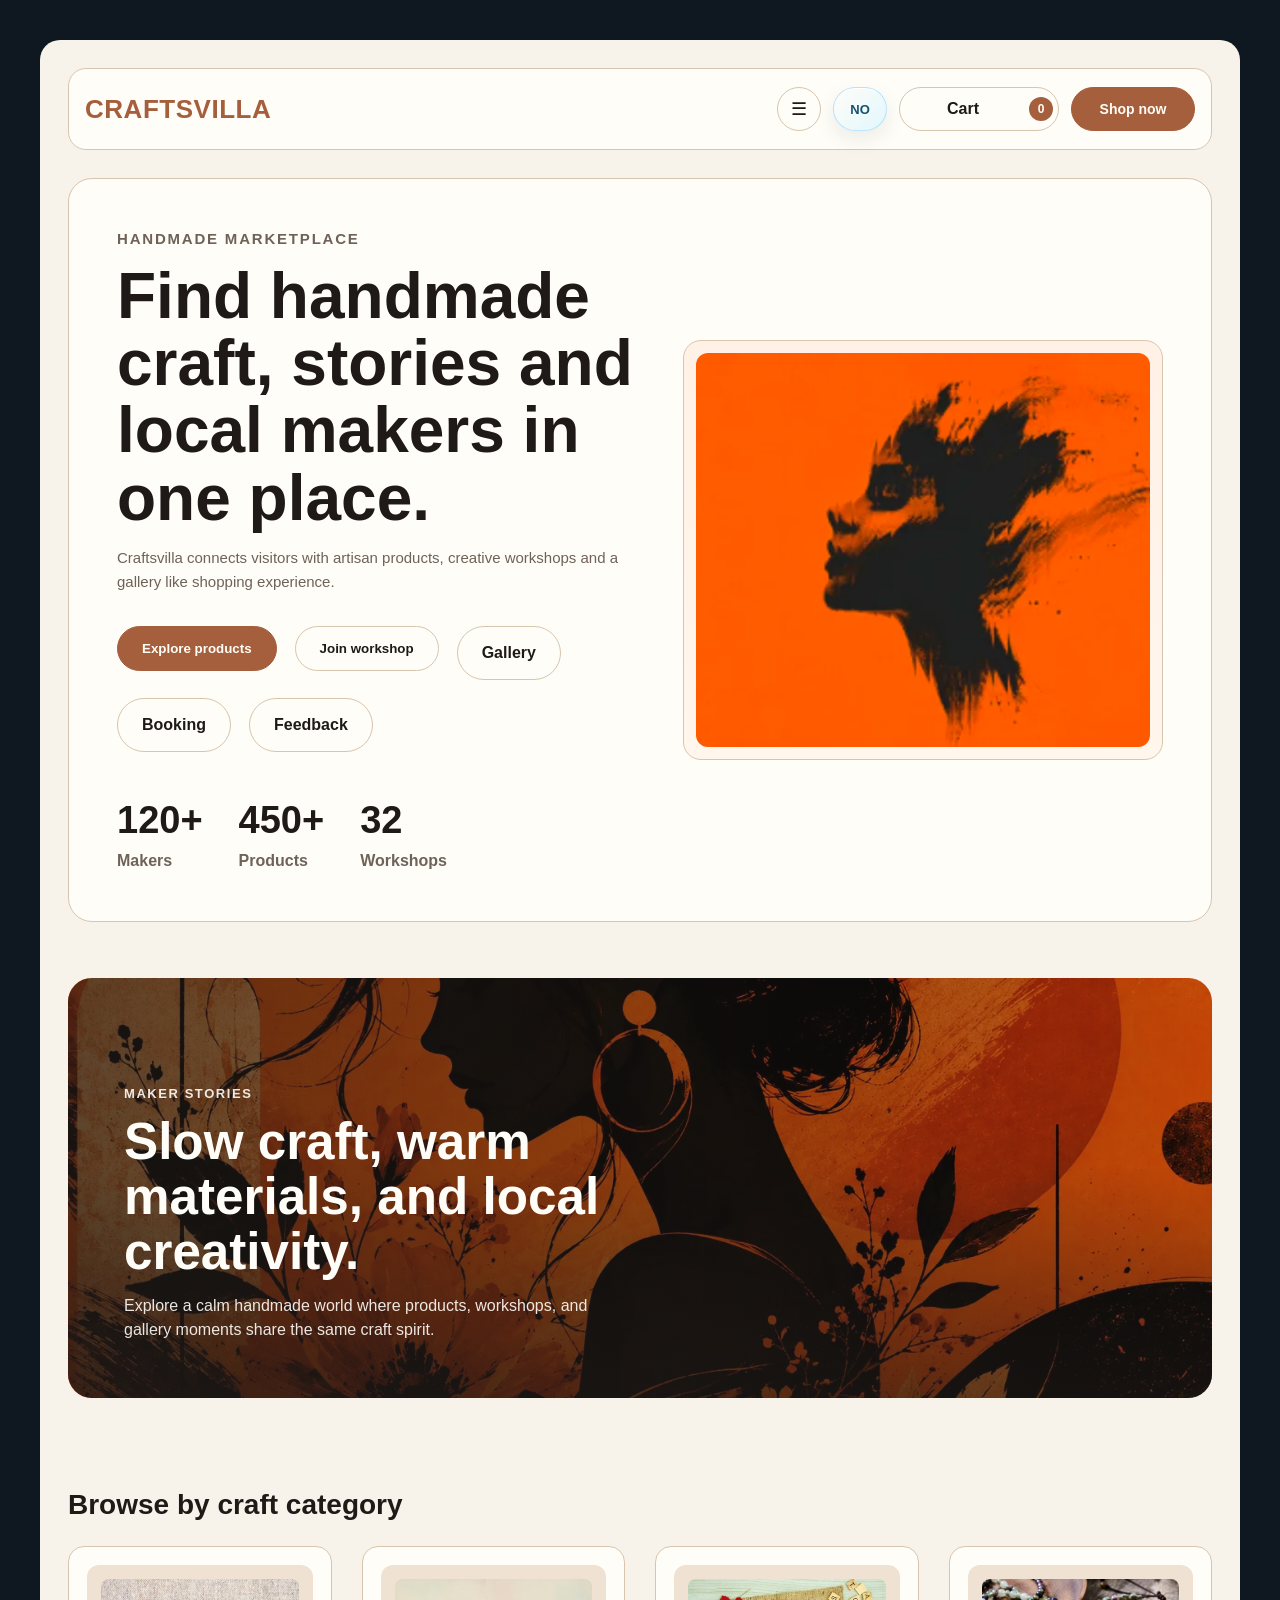
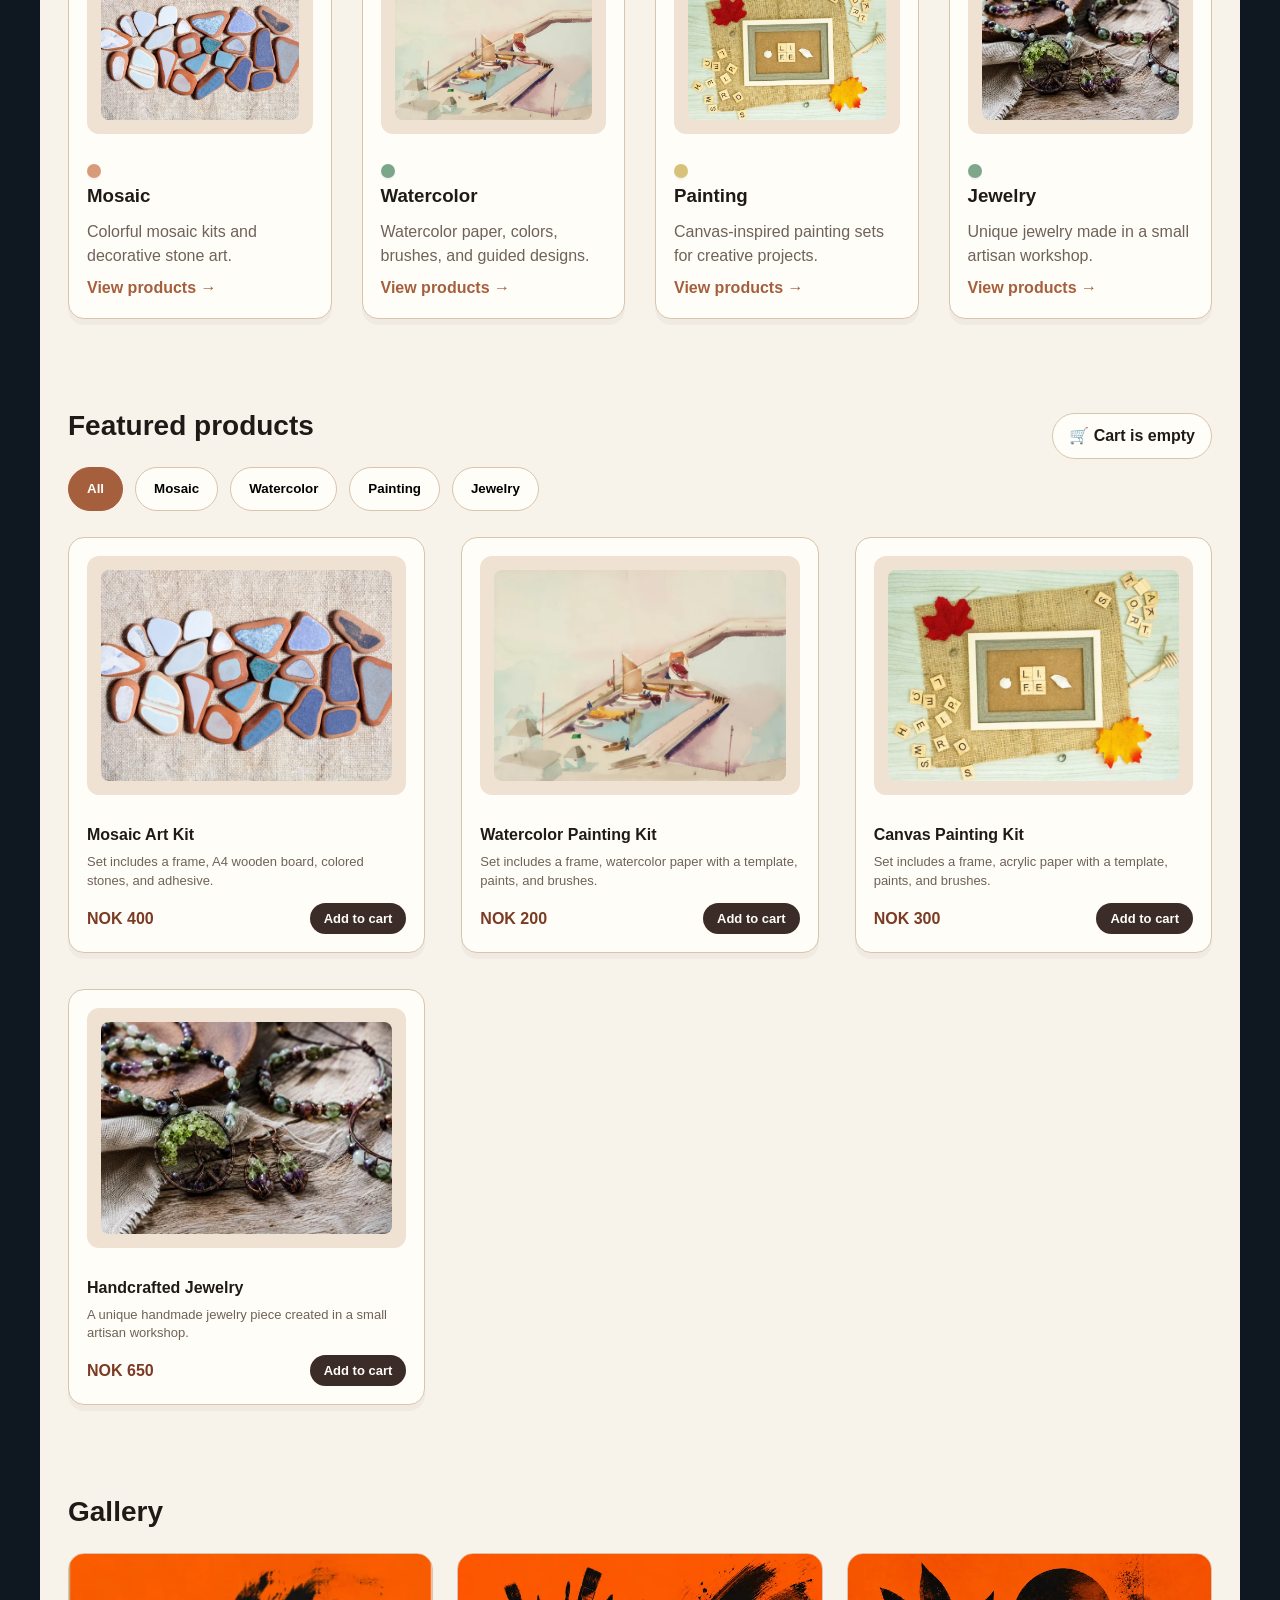
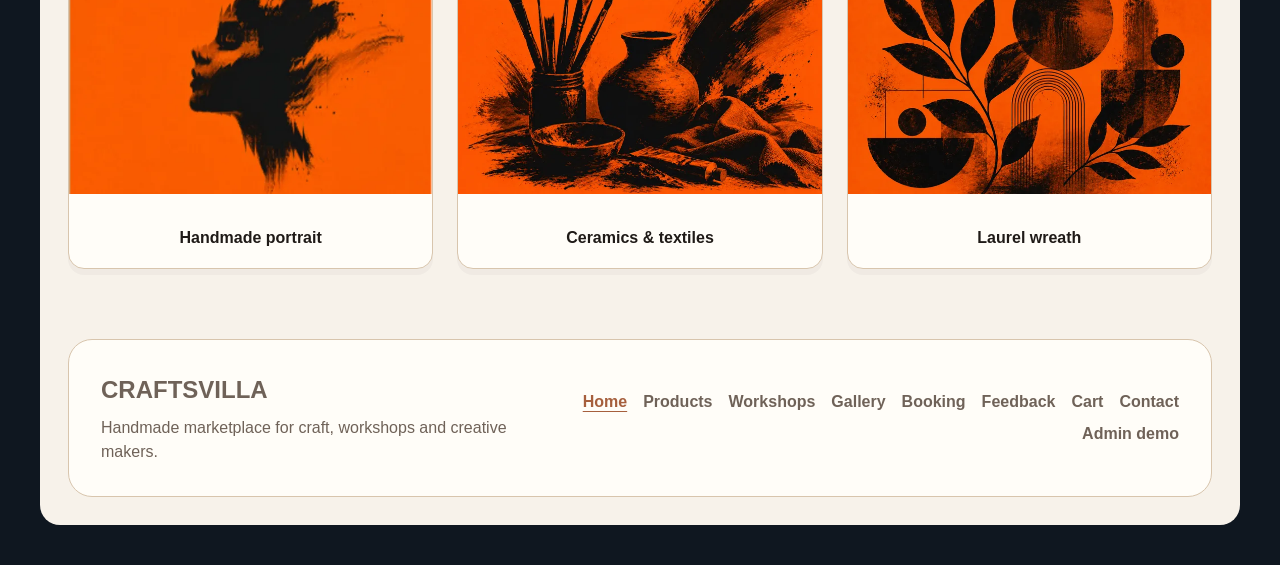
==== commit 8731d148: "Add optimised pictures" ====
--- a/index.html
+++ b/index.html
@@ -150,7 +150,7 @@
                 sizes="(max-width: 980px) calc(100vw - 100px), 480px"
               />
               <img
-                src="images/Nefertiti 1m.png"
+                src="images/optimized/nefertiti-1200.webp"
                 alt="Abstract handmade craft portrait"
                 width="1212"
                 height="808"
@@ -177,7 +177,7 @@
             />
             <img
               class="parallax-image"
-              src="images/Margarita evening.png"
+              src="images/optimized/margarita-evening-1536.webp"
               alt="Maker working in a warm craft studio"
               width="1536"
               height="1024"
@@ -272,7 +272,7 @@
                   srcset="images/optimized/nefertiti-640.webp"
                 />
                 <img
-                  src="images/Nefertiti 1m.png"
+                  src="images/optimized/nefertiti-640.webp"
                   data-full-image="images/optimized/nefertiti-1200.webp"
                   alt="Handmade craft portrait"
                   width="1212"
@@ -290,7 +290,7 @@
                   srcset="images/optimized/ceramics-textiles-720.webp"
                 />
                 <img
-                  src="images/Ceramicks &amp; textiles.png"
+                  src="images/optimized/ceramics-textiles-720.webp"
                   data-full-image="images/optimized/ceramics-textiles-1400.webp"
                   alt="Ceramics and textiles"
                   width="1536"
@@ -308,7 +308,7 @@
                   srcset="images/optimized/laurel-wreath-720.webp"
                 />
                 <img
-                  src="images/Laurel wreth.png"
+                  src="images/optimized/laurel-wreath-720.webp"
                   data-full-image="images/optimized/laurel-wreath-1400.webp"
                   alt="Laurel wreath craft"
                   width="1536"
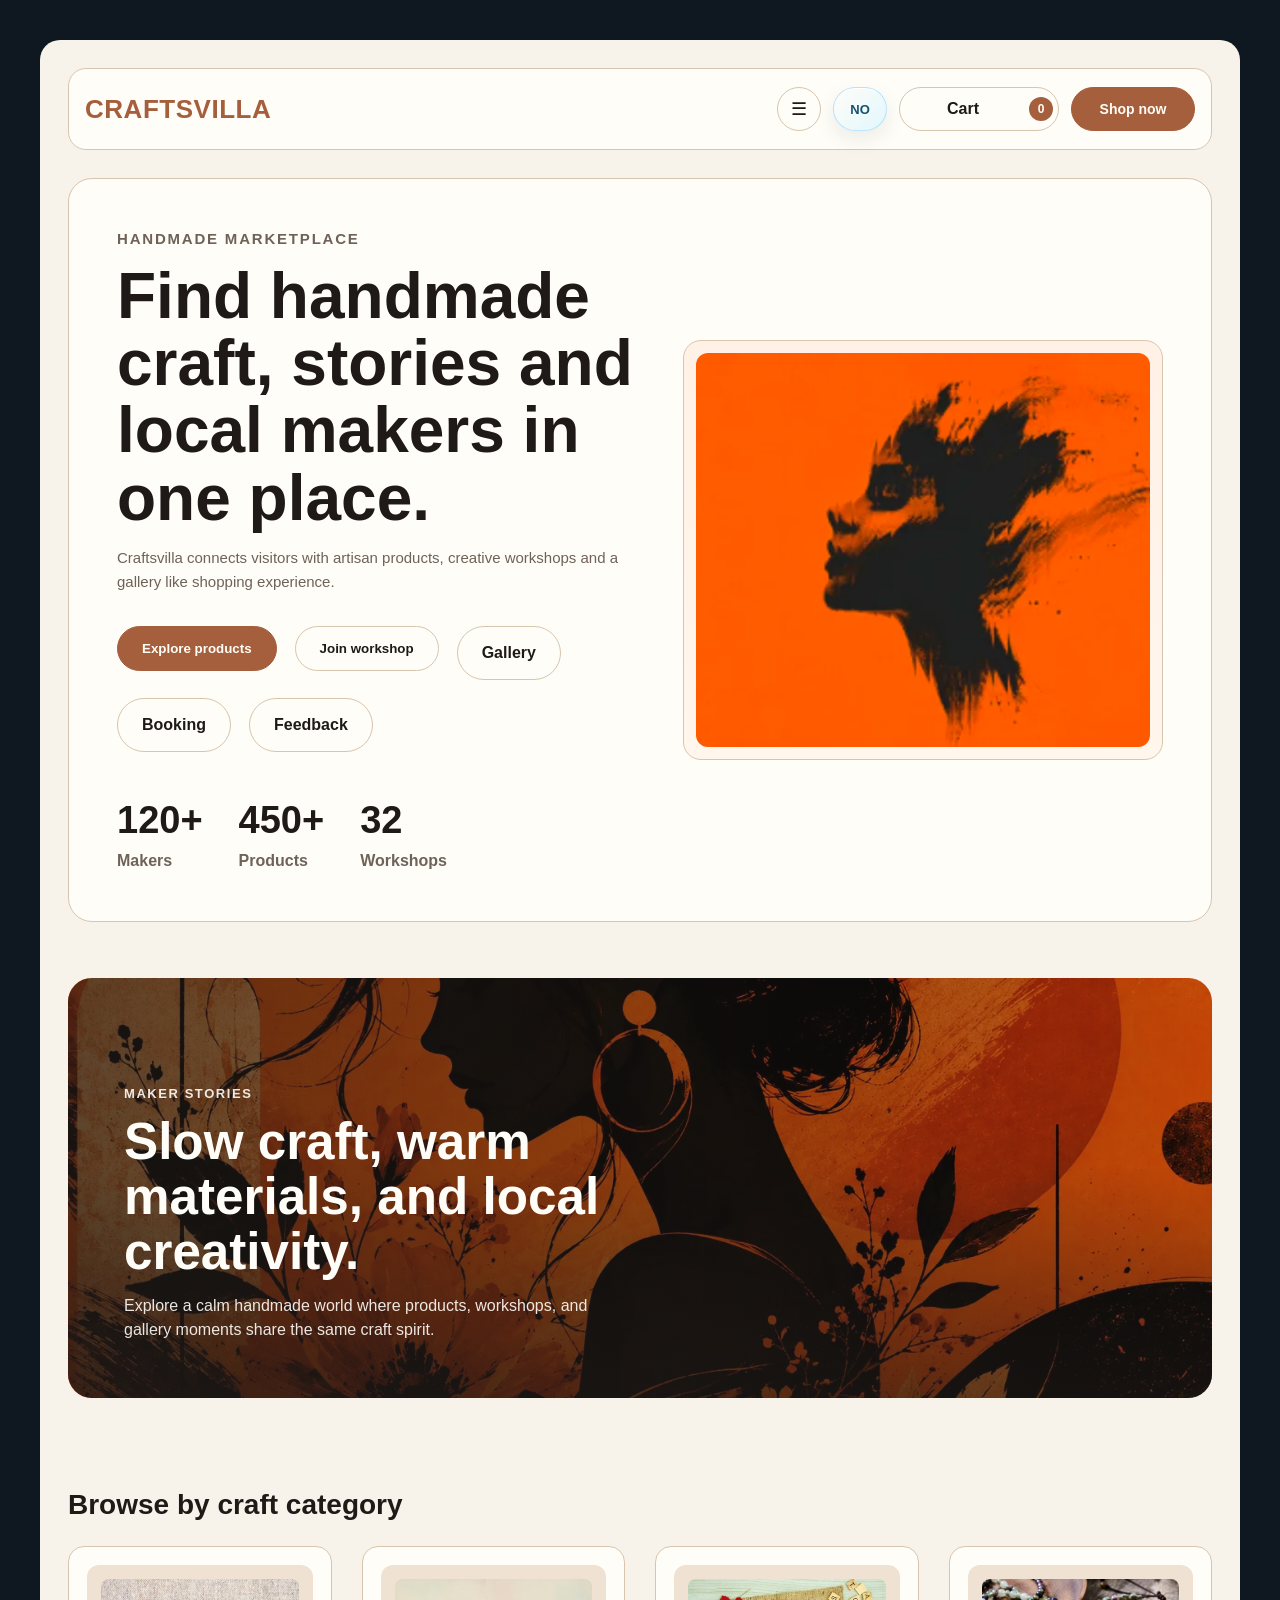
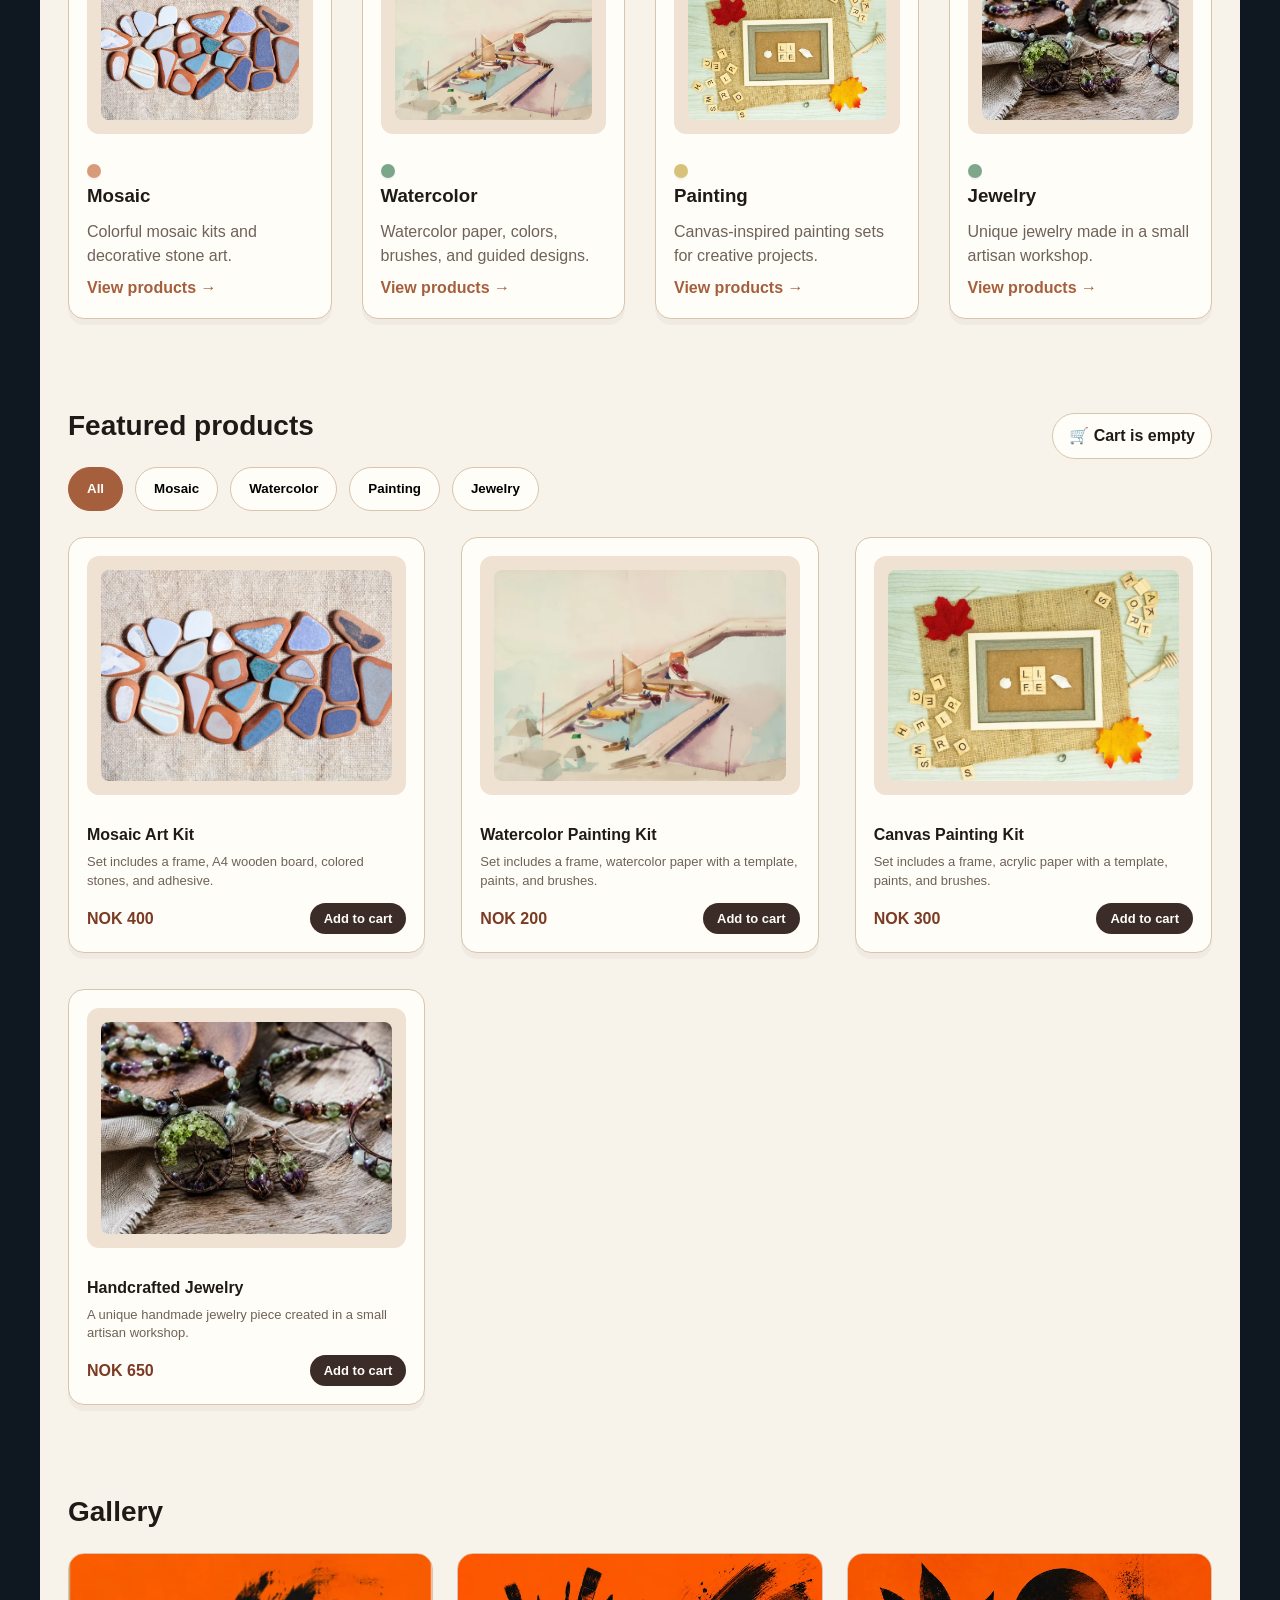
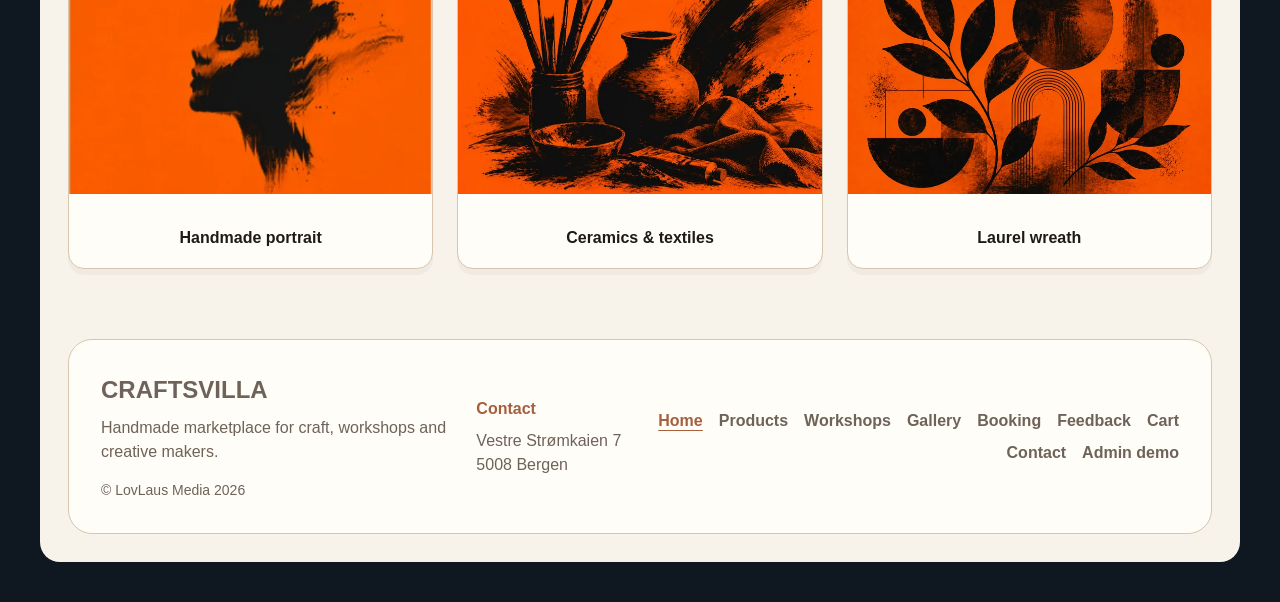
==== commit 607b3d0e: "add footer contact details and copyright" ====
--- a/index.html
+++ b/index.html
@@ -329,6 +329,14 @@
             <p data-i18n="footerText">
               Handmade marketplace for craft, workshops and creative makers.
             </p>
+            <p class="footer-copyright">© LovLaus Media 2026</p>
+          </div>
+          <div class="footer-contact">
+            <h2 data-i18n="navContact">Contact</h2>
+            <address>
+              Vestre Strømkaien 7<br>
+              5008 Bergen
+            </address>
           </div>
           <nav class="footer-nav" aria-label="Footer navigation">
             <a href="#home" data-i18n="navHome" aria-current="page">Home</a>
--- a/style.css
+++ b/style.css
@@ -1277,6 +1277,7 @@
 .footer {
   /* Footer content is spaced across the row on desktop. */
   margin-top: 70px;
+  scroll-margin-top: 24px;
   padding: 32px;
   background: var(--paper);
   border: 1px solid var(--line);
@@ -1284,6 +1285,7 @@
   display: flex;
   justify-content: space-between;
   align-items: center;
+  gap: 24px;
 }
 
 .footer h2 {
@@ -1300,6 +1302,25 @@
 
 .footer p {
   color: var(--muted);
+}
+
+.footer .footer-copyright {
+  margin-top: 16px;
+  font-size: 0.875rem;
+}
+
+.footer-contact {
+  flex: 0 0 auto;
+}
+
+.footer-contact h2 {
+  margin-bottom: 8px;
+  font-size: 1rem;
+}
+
+.footer-contact address {
+  color: var(--muted);
+  font-style: normal;
 }
 
 .footer-nav {
@@ -1322,6 +1343,17 @@
 .footer-nav a[aria-current="page"] {
   color: var(--clay);
   text-decoration: underline;
+}
+
+@media (max-width: 1100px) {
+  .footer {
+    align-items: flex-start;
+    flex-direction: column;
+  }
+
+  .footer-nav {
+    justify-content: flex-start;
+  }
 }
 
 .gallery-trigger { cursor: zoom-in; }
